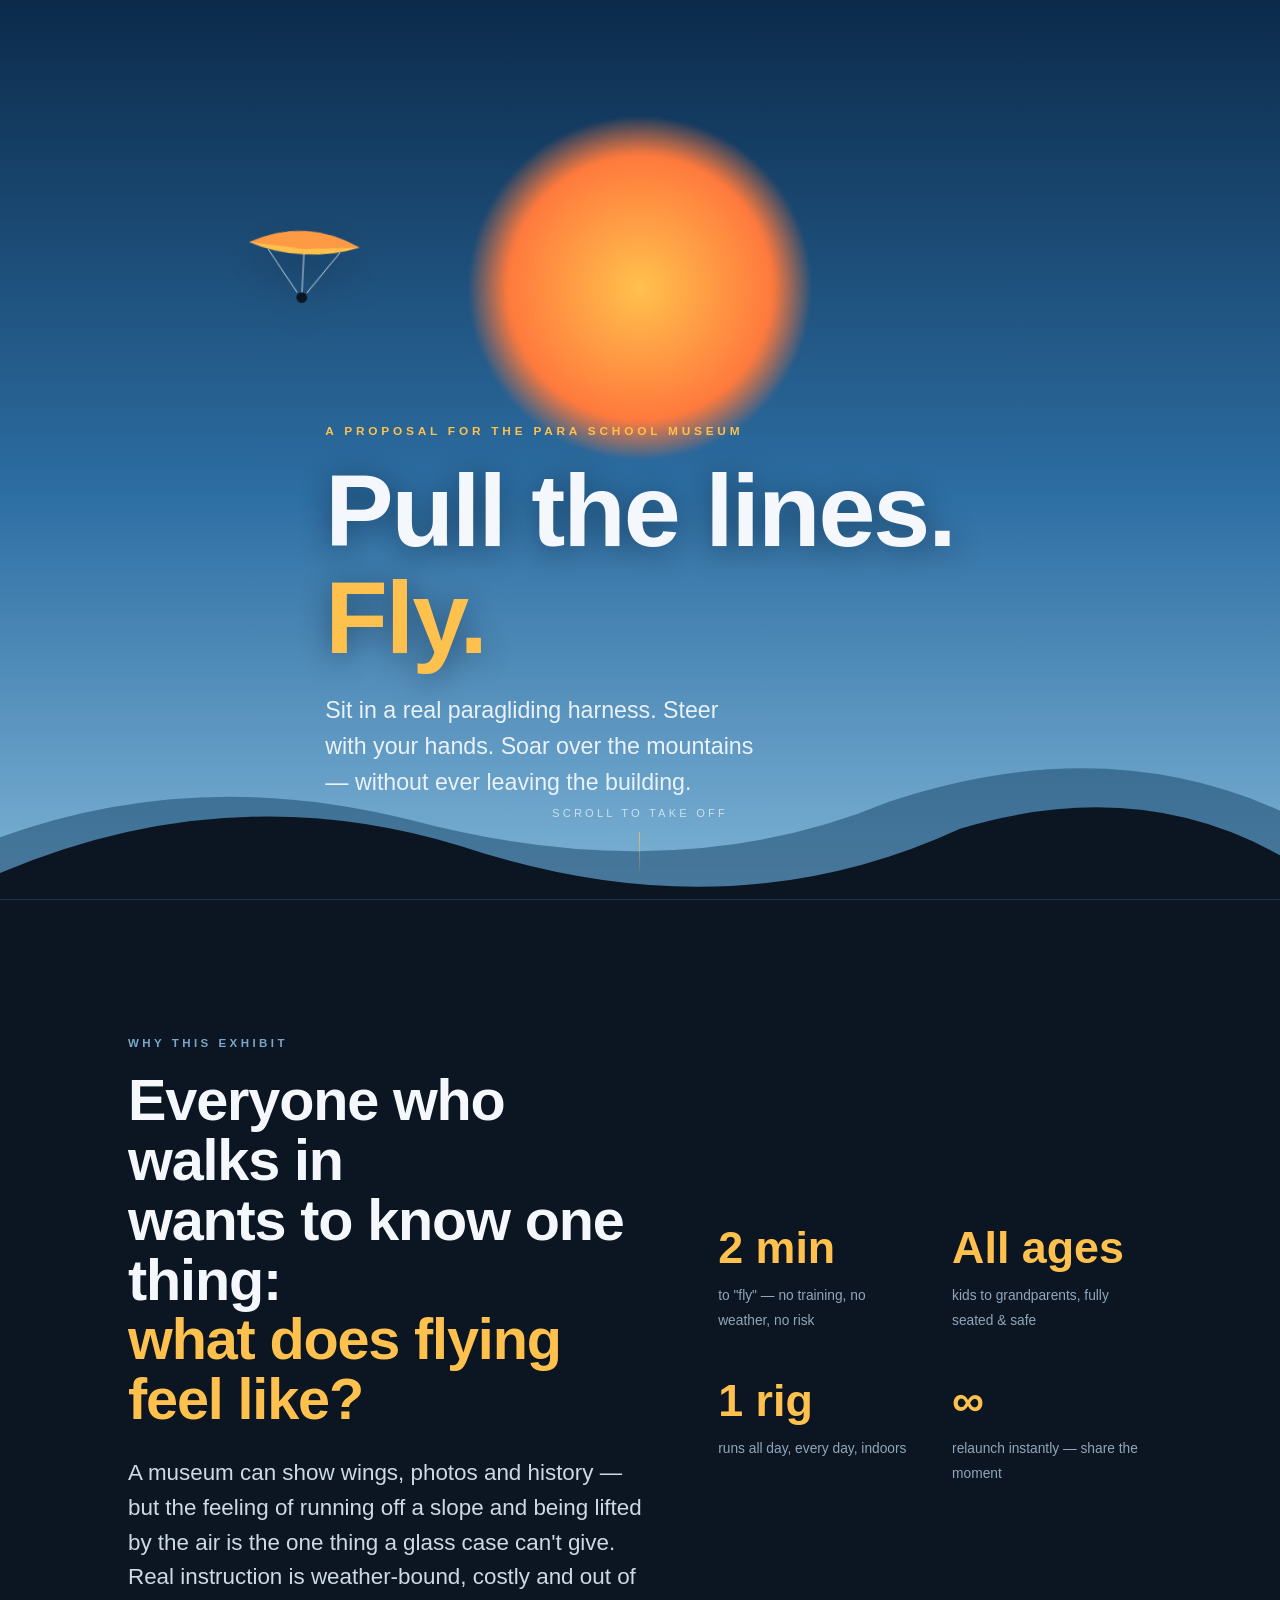
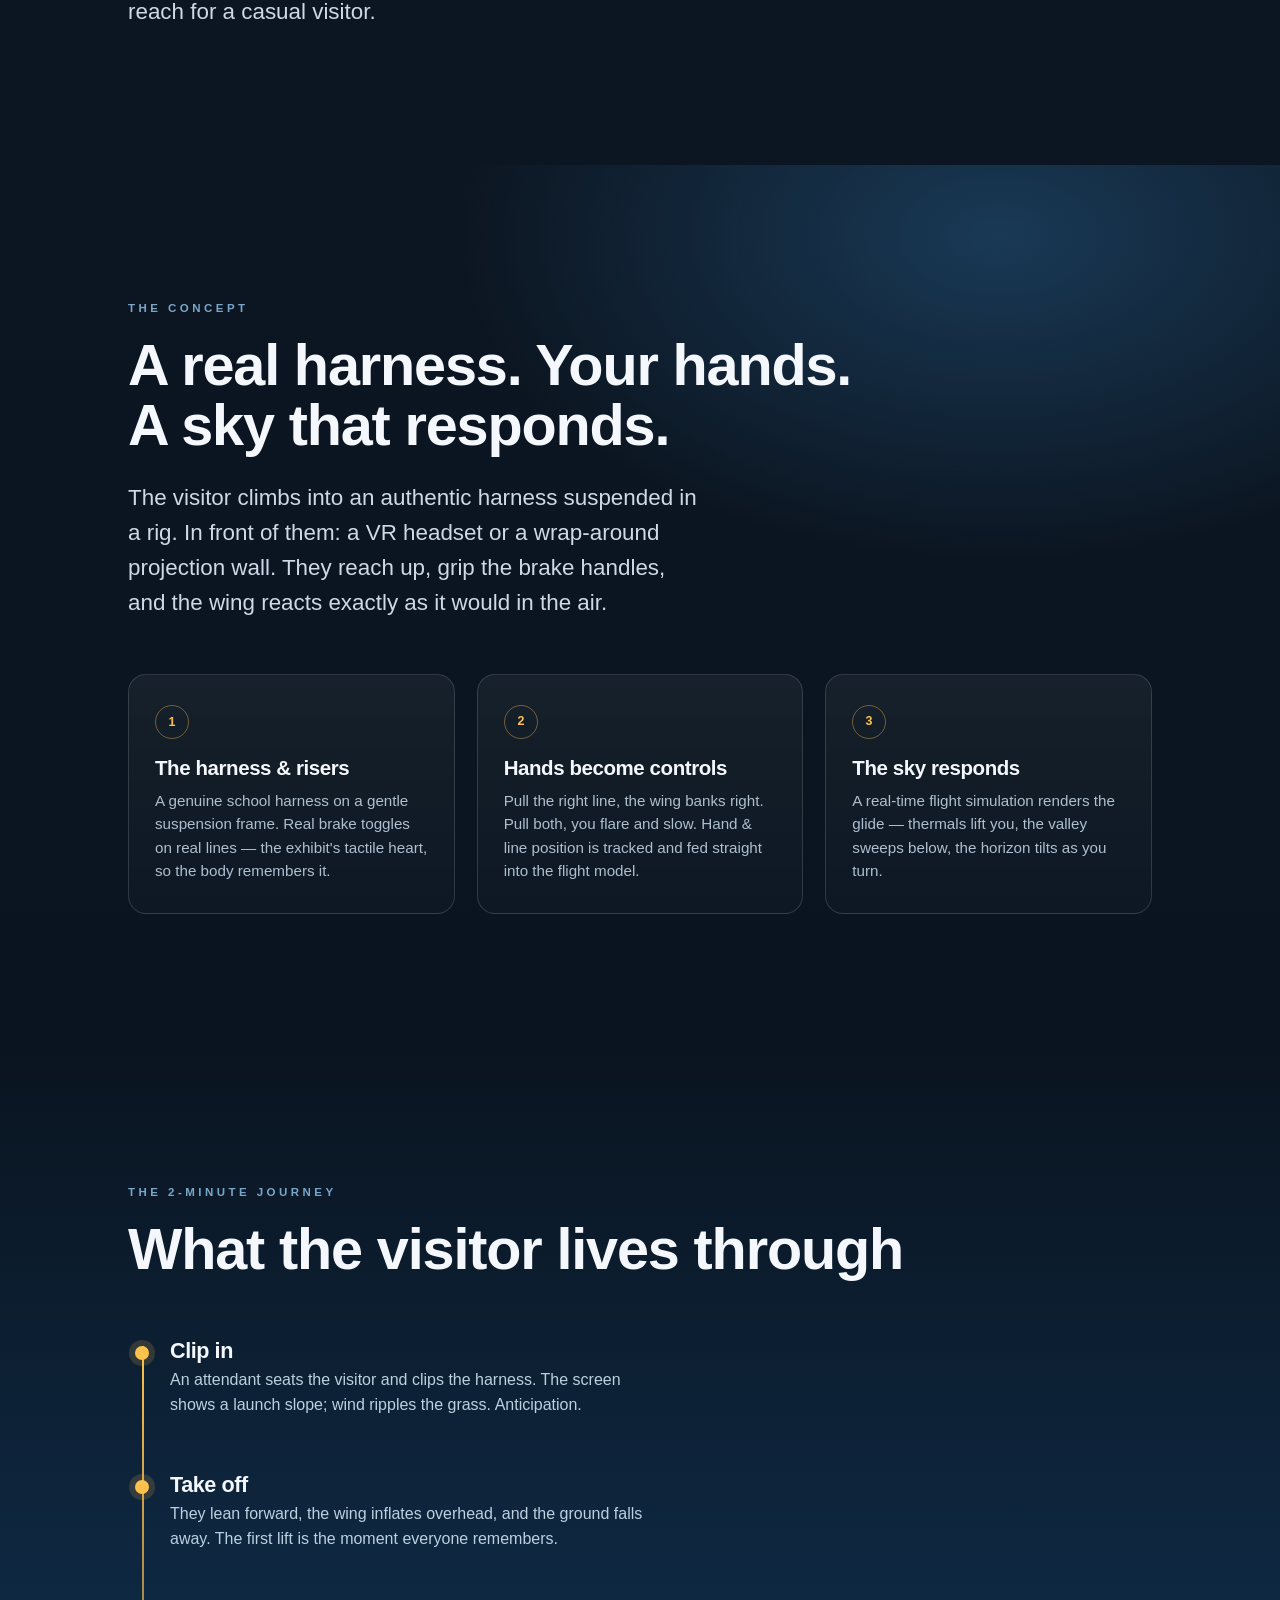
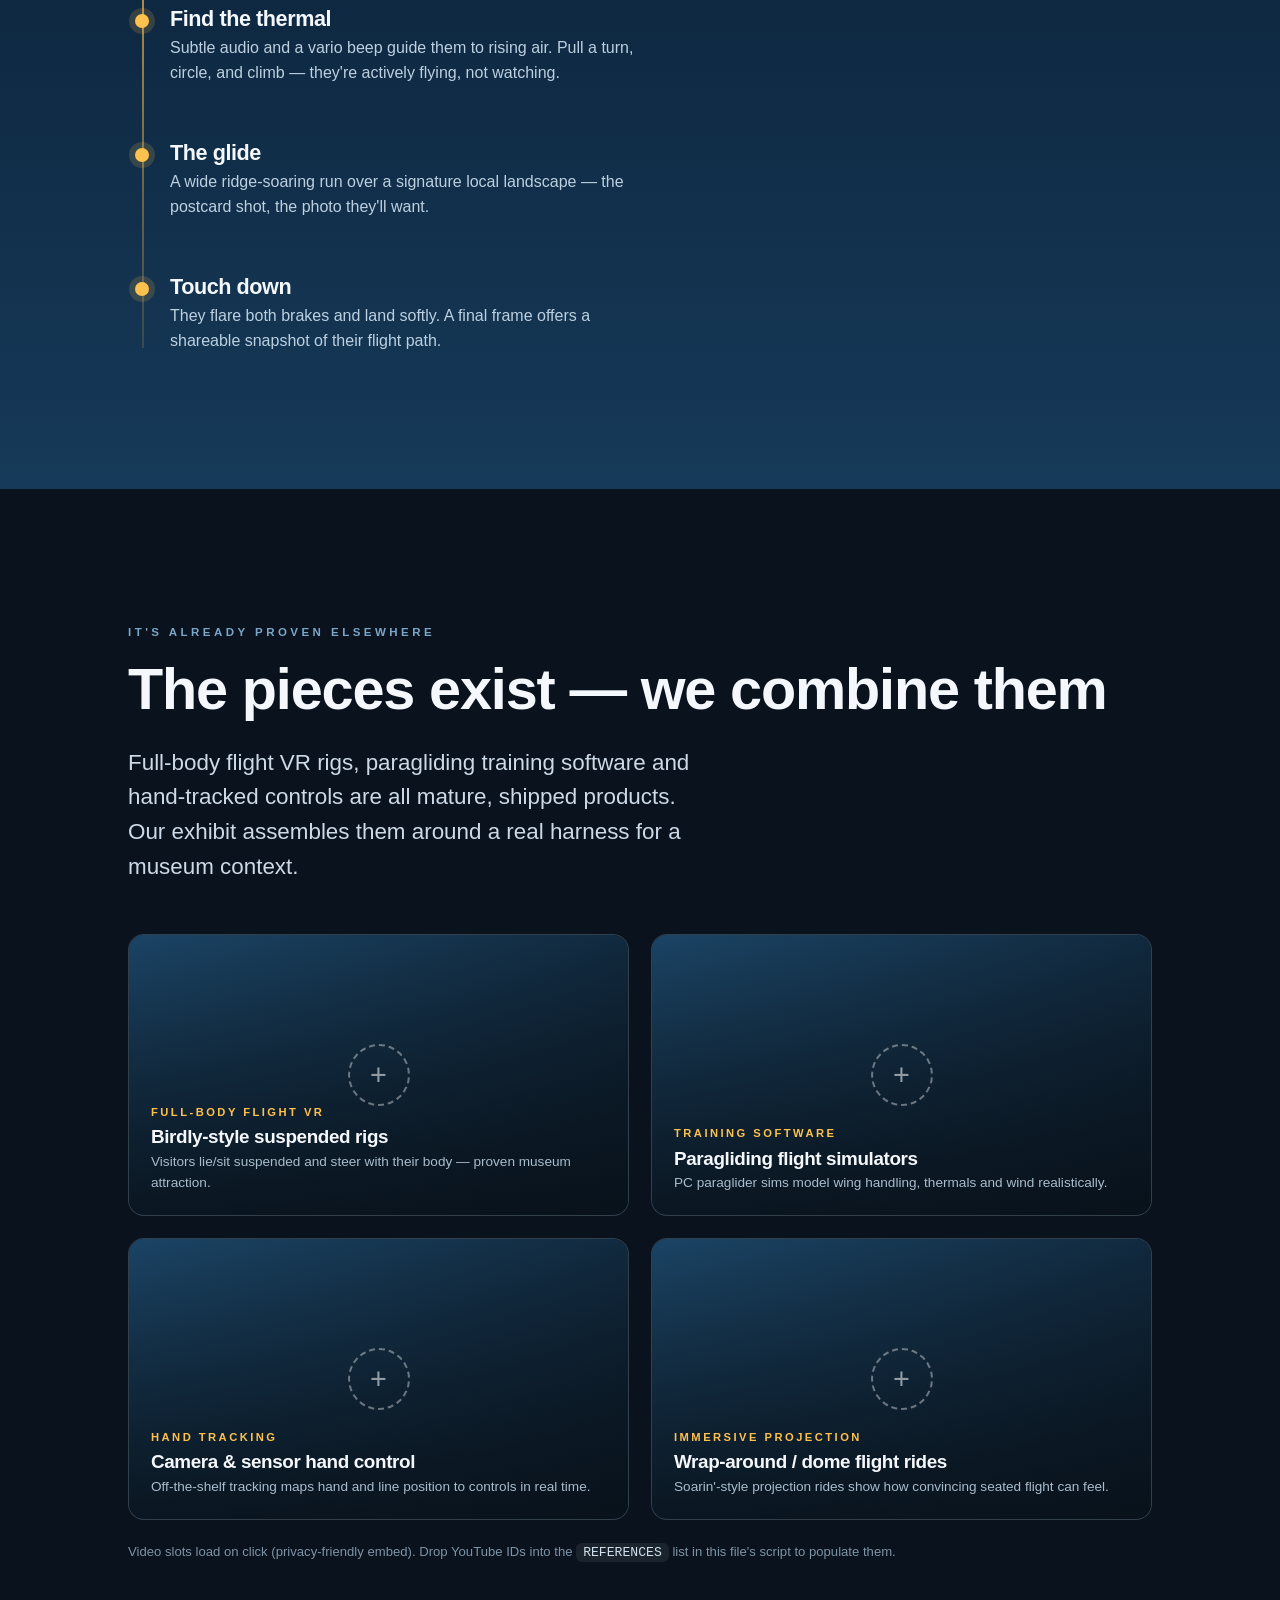
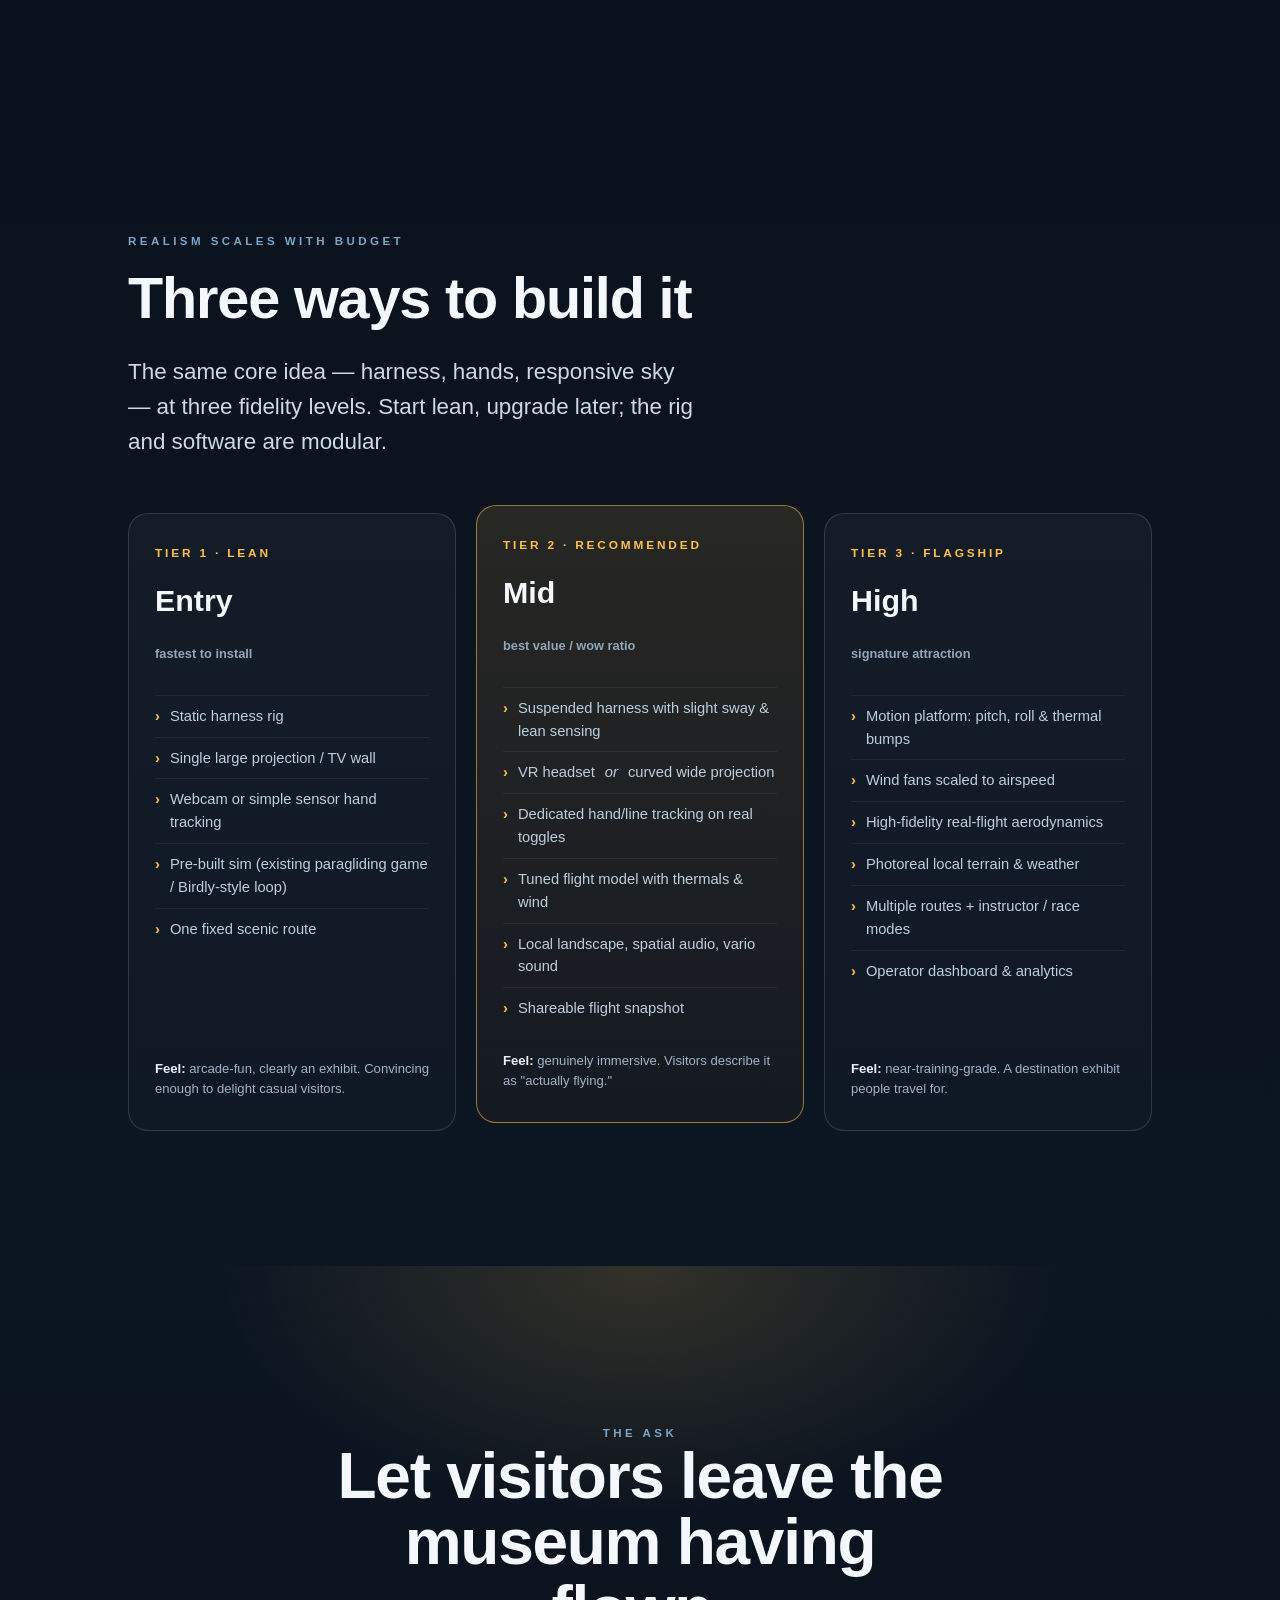
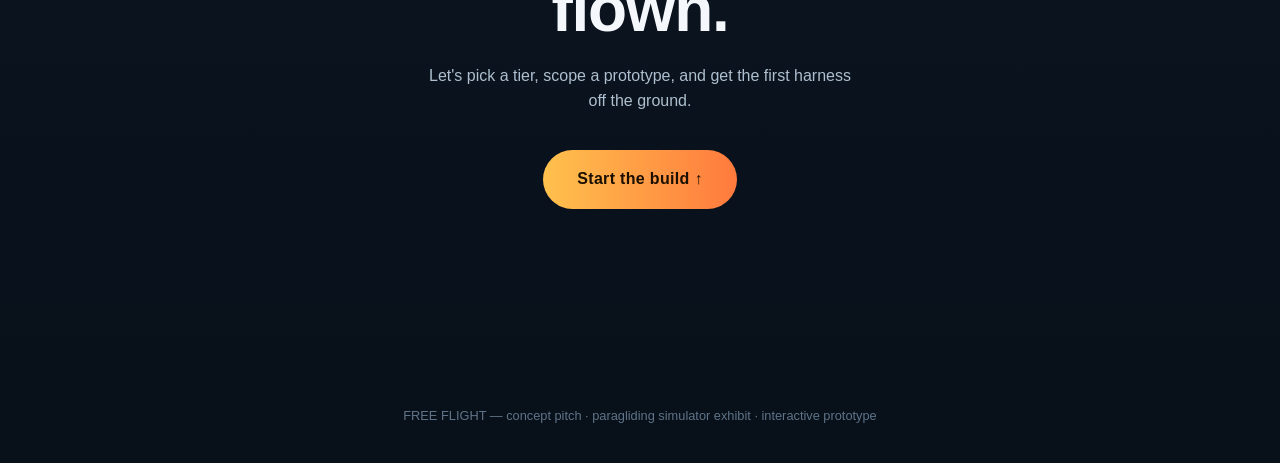
==== paragliding-simulator-pitch/index.html @ 7d5bdaad "Add scroll-driven pitch page for paragliding simulator exhibit Single self-contained HTML page pitch" ====
<!DOCTYPE html>
<html lang="en">
<head>
<meta charset="UTF-8" />
<meta name="viewport" content="width=device-width, initial-scale=1" />
<title>FREE FLIGHT — A Paragliding Flight Experience</title>
<meta name="description" content="A VR / projection paragliding simulator where museum visitors sit in a real harness and steer by pulling the lines with their hands." />
<style>
  :root{
    --ink:#0c1622;
    --sky-top:#0b2a4a;
    --sky-mid:#2d6ea3;
    --sky-low:#7fb4d6;
    --sun:#ffc14d;
    --sun-deep:#ff7a3d;
    --paper:#f4f7fb;
    --line:rgba(255,255,255,.14);
    --maxw:1080px;
    --ease:cubic-bezier(.16,1,.3,1);
  }
  *{box-sizing:border-box;margin:0;padding:0}
  html{scroll-behavior:smooth}
  body{
    font-family:"Helvetica Neue",Helvetica,Arial,system-ui,sans-serif;
    color:var(--paper);
    background:var(--ink);
    line-height:1.55;
    -webkit-font-smoothing:antialiased;
    overflow-x:hidden;
  }
  h1,h2,h3{line-height:1.04;letter-spacing:-.02em;font-weight:800}
  .wrap{max-width:var(--maxw);margin:0 auto;padding:0 28px}
  .eyebrow{
    font-size:.74rem;letter-spacing:.32em;text-transform:uppercase;
    color:var(--sun);font-weight:700;margin-bottom:18px
  }
  p.lead{font-size:clamp(1.05rem,2.1vw,1.4rem);color:#cdd9e6;max-width:46ch}

  /* scroll progress */
  #progress{
    position:fixed;top:0;left:0;height:3px;width:0%;
    background:linear-gradient(90deg,var(--sun),var(--sun-deep));
    z-index:99;transition:width .08s linear
  }

  /* reveal */
  .reveal{opacity:0;transform:translateY(38px);transition:opacity 1s var(--ease),transform 1s var(--ease)}
  .reveal.in{opacity:1;transform:none}
  .reveal.d1{transition-delay:.12s}
  .reveal.d2{transition-delay:.24s}
  .reveal.d3{transition-delay:.36s}

  /* ---------- HERO ---------- */
  #hero{
    position:relative;min-height:100vh;display:flex;align-items:flex-end;
    overflow:hidden;
    background:linear-gradient(180deg,var(--sky-top) 0%,var(--sky-mid) 55%,var(--sky-low) 100%);
  }
  #sun{
    position:absolute;left:50%;top:32%;width:340px;height:340px;border-radius:50%;
    transform:translate(-50%,-50%);
    background:radial-gradient(circle at 50% 50%,var(--sun) 0%,var(--sun-deep) 55%,rgba(255,122,61,0) 72%);
    filter:blur(2px);will-change:transform
  }
  .ridge{position:absolute;left:0;right:0;bottom:0;width:100%;display:block}
  .ridge.back{opacity:.55}
  #glider{
    position:absolute;left:18%;top:24%;width:120px;height:auto;
    will-change:transform;filter:drop-shadow(0 18px 22px rgba(0,0,0,.25))
  }
  .hero-copy{position:relative;z-index:3;padding-bottom:11vh}
  #hero h1{
    font-size:clamp(2.9rem,8.5vw,6.4rem);
    text-shadow:0 4px 30px rgba(5,18,30,.45)
  }
  #hero h1 span{display:block;color:var(--sun)}
  .hero-sub{margin-top:22px;font-size:clamp(1rem,2.4vw,1.45rem);color:#eaf2f9;max-width:34ch}
  .scrollcue{
    position:absolute;left:50%;bottom:26px;transform:translateX(-50%);
    z-index:3;font-size:.7rem;letter-spacing:.28em;text-transform:uppercase;
    color:#dceaf6;opacity:.85;display:flex;flex-direction:column;align-items:center;gap:10px
  }
  .scrollcue .bar{width:1px;height:42px;background:linear-gradient(var(--sun),transparent);animation:cue 1.8s var(--ease) infinite}
  @keyframes cue{0%{transform:scaleY(0);transform-origin:top}45%{transform:scaleY(1);transform-origin:top}55%{transform:scaleY(1);transform-origin:bottom}100%{transform:scaleY(0);transform-origin:bottom}}

  /* ---------- SECTION SHELL ---------- */
  section.block{padding:clamp(90px,15vh,170px) 0;position:relative}
  .tag{font-size:.72rem;letter-spacing:.3em;text-transform:uppercase;color:#7aa6c8;font-weight:700}
  h2.big{font-size:clamp(2rem,5.4vw,3.6rem);margin:18px 0 26px}
  .muted{color:#9fb3c6}

  #problem{background:#0c1622}
  #problem .grid{display:grid;grid-template-columns:1.1fr .9fr;gap:60px;align-items:center}
  .stat-row{display:flex;gap:34px;flex-wrap:wrap;margin-top:34px}
  .stat{flex:1;min-width:150px}
  .stat b{display:block;font-size:clamp(1.9rem,4.4vw,2.8rem);color:var(--sun);font-weight:800}
  .stat span{font-size:.86rem;color:#90a6ba}

  /* concept */
  #concept{
    background:
      radial-gradient(900px 540px at 78% 8%,rgba(45,110,163,.4),transparent 60%),
      linear-gradient(180deg,#0c1622,#0a1420)
  }
  .concept-flow{display:grid;grid-template-columns:repeat(3,1fr);gap:22px;margin-top:54px}
  .card{
    background:linear-gradient(180deg,rgba(255,255,255,.05),rgba(255,255,255,.02));
    border:1px solid var(--line);border-radius:18px;padding:30px 26px;
    backdrop-filter:blur(2px)
  }
  .card .n{
    font-size:.78rem;font-weight:800;color:var(--sun);
    border:1px solid rgba(255,193,77,.4);border-radius:999px;
    width:34px;height:34px;display:grid;place-items:center;margin-bottom:18px
  }
  .card h3{font-size:1.28rem;margin-bottom:10px}
  .card p{font-size:.95rem;color:#aebfcf}

  /* the flight rail */
  #flight{background:linear-gradient(180deg,#0a1420 0%,#0e2740 50%,#163a59 100%);overflow:hidden}
  .rail{position:relative;margin-top:60px;padding-left:42px}
  .rail::before{content:"";position:absolute;left:14px;top:6px;bottom:6px;width:2px;
    background:linear-gradient(var(--sun),rgba(255,193,77,.15))}
  .beat{position:relative;padding:0 0 56px 0}
  .beat:last-child{padding-bottom:0}
  .beat::before{content:"";position:absolute;left:-35px;top:6px;width:14px;height:14px;
    border-radius:50%;background:var(--sun);box-shadow:0 0 0 6px rgba(255,193,77,.16)}
  .beat h3{font-size:1.35rem;margin-bottom:6px}
  .beat p{color:#bcd0e0;max-width:54ch}

  /* references */
  #refs{background:#0a121d}
  .vidgrid{display:grid;grid-template-columns:repeat(2,1fr);gap:22px;margin-top:50px}
  .vid{
    position:relative;border:1px solid var(--line);border-radius:16px;overflow:hidden;
    background:#10202f;aspect-ratio:16/9;cursor:pointer;isolation:isolate
  }
  .vid .poster{
    position:absolute;inset:0;display:flex;flex-direction:column;justify-content:flex-end;
    padding:22px;background:
      linear-gradient(180deg,rgba(8,16,24,.1),rgba(8,16,24,.86)),
      linear-gradient(135deg,#1d4a6e,#0c1c2b)
  }
  .vid .play{
    position:absolute;top:50%;left:50%;transform:translate(-50%,-50%);
    width:62px;height:62px;border-radius:50%;
    border:2px solid rgba(255,255,255,.7);display:grid;place-items:center;
    transition:transform .4s var(--ease),background .3s
  }
  .vid .play::after{content:"";border-left:16px solid #fff;border-top:10px solid transparent;
    border-bottom:10px solid transparent;margin-left:4px}
  .vid:hover .play{transform:translate(-50%,-50%) scale(1.1);background:rgba(255,193,77,.25)}
  .vid .kicker{font-size:.7rem;letter-spacing:.22em;text-transform:uppercase;color:var(--sun);font-weight:700}
  .vid h3{font-size:1.18rem;margin:6px 0 4px}
  .vid p{font-size:.85rem;color:#a9bccc}
  .vid iframe{position:absolute;inset:0;width:100%;height:100%;border:0;z-index:5}
  .vid[data-empty="1"] .play{border-style:dashed;opacity:.55}
  .vid[data-empty="1"] .play::after{display:none}
  .vid[data-empty="1"] .play::before{content:"+";color:#fff;font-size:1.8rem;font-weight:300}
  .refnote{margin-top:22px;font-size:.82rem;color:#7d93a6}
  .refnote code{background:rgba(255,255,255,.07);padding:2px 7px;border-radius:6px;color:#cfe0ee}

  /* budget */
  #budget{background:linear-gradient(180deg,#0a121d,#0c1622)}
  .tiers{display:grid;grid-template-columns:repeat(3,1fr);gap:20px;margin-top:54px}
  .tier{
    border:1px solid var(--line);border-radius:20px;padding:30px 26px;
    background:linear-gradient(180deg,rgba(255,255,255,.04),rgba(255,255,255,.015));
    display:flex;flex-direction:column
  }
  .tier.fav{
    border-color:rgba(255,193,77,.55);
    background:linear-gradient(180deg,rgba(255,193,77,.12),rgba(255,122,61,.04));
    transform:translateY(-8px)
  }
  .tier .lvl{font-size:.74rem;letter-spacing:.24em;text-transform:uppercase;color:var(--sun);font-weight:800}
  .tier .price{font-size:1.9rem;font-weight:800;margin:14px 0 4px}
  .tier .price small{font-size:.8rem;color:#90a6ba;font-weight:600}
  .tier ul{list-style:none;margin:20px 0 0;font-size:.92rem;color:#bccfde}
  .tier li{padding:9px 0;border-top:1px solid rgba(255,255,255,.06);display:flex;gap:10px}
  .tier li::before{content:"›";color:var(--sun);font-weight:800}
  .tier .real{margin-top:auto;padding-top:22px;font-size:.82rem;color:#9fb3c6}
  .tier .real b{color:#eaf2f9}

  /* close */
  #close{
    min-height:78vh;display:flex;align-items:center;text-align:center;
    background:
      radial-gradient(700px 420px at 50% 0%,rgba(255,193,77,.16),transparent 60%),
      linear-gradient(180deg,#0c1622,#08101a)
  }
  #close .wrap{display:flex;flex-direction:column;align-items:center}
  #close h2{font-size:clamp(2.1rem,6vw,4rem);max-width:18ch}
  #close p{margin:22px 0 36px;color:#aebfcf;max-width:48ch}
  .cta{
    display:inline-flex;align-items:center;gap:12px;
    background:linear-gradient(90deg,var(--sun),var(--sun-deep));color:#1a0f00;
    font-weight:800;letter-spacing:.02em;padding:17px 34px;border-radius:999px;
    text-decoration:none;transition:transform .35s var(--ease),box-shadow .35s
  }
  .cta:hover{transform:translateY(-3px);box-shadow:0 16px 36px rgba(255,138,61,.35)}
  footer{padding:38px 0;text-align:center;color:#5f7488;font-size:.8rem;background:#08101a}

  @media(max-width:860px){
    #problem .grid,.concept-flow,.vidgrid,.tiers{grid-template-columns:1fr}
    .tier.fav{transform:none}
    #glider{left:8%;width:92px}
  }
  @media(prefers-reduced-motion:reduce){
    .reveal{opacity:1;transform:none;transition:none}
    .scrollcue .bar{animation:none}
  }
</style>
</head>
<body>

<div id="progress"></div>

<!-- ============ HERO ============ -->
<header id="hero">
  <div id="sun"></div>

  <!-- drifting glider -->
  <svg id="glider" viewBox="0 0 200 150" aria-hidden="true">
    <path d="M8 40 Q100 -6 192 40 Q150 56 100 56 Q50 56 8 40Z" fill="#ffc14d"/>
    <path d="M8 40 Q100 -6 192 40 L100 47 Z" fill="#ff7a3d" opacity=".55"/>
    <g stroke="#dfeaf3" stroke-width="1.4">
      <line x1="40" y1="50" x2="92" y2="120"/>
      <line x1="100" y1="55" x2="100" y2="120"/>
      <line x1="160" y1="50" x2="108" y2="120"/>
    </g>
    <circle cx="100" cy="128" r="9" fill="#0c1622"/>
  </svg>

  <svg class="ridge back" viewBox="0 0 1440 220" preserveAspectRatio="none" aria-hidden="true">
    <path d="M0 220 L0 150 Q220 70 460 130 Q760 210 1000 110 Q1240 30 1440 120 L1440 220Z" fill="#1d4a6e"/>
  </svg>
  <svg class="ridge" viewBox="0 0 1440 200" preserveAspectRatio="none" aria-hidden="true">
    <path d="M0 200 L0 170 Q260 60 520 140 Q820 240 1080 120 Q1280 60 1440 150 L1440 200Z" fill="#0c1622"/>
  </svg>

  <div class="wrap hero-copy">
    <div class="eyebrow reveal in">A proposal for the Para School Museum</div>
    <h1 class="reveal in d1">Pull the lines.<span>Fly.</span></h1>
    <p class="hero-sub reveal in d2">Sit in a real paragliding harness. Steer with your hands.
       Soar over the mountains — without ever leaving the building.</p>
  </div>

  <div class="scrollcue"><span>Scroll to take off</span><span class="bar"></span></div>
</header>

<!-- ============ PROBLEM ============ -->
<section class="block" id="problem">
  <div class="wrap">
    <div class="grid">
      <div>
        <div class="tag reveal">Why this exhibit</div>
        <h2 class="big reveal d1">Everyone who walks in<br/>wants to know one thing:<br/><span style="color:var(--sun)">what does flying feel like?</span></h2>
        <p class="lead reveal d2 muted">A museum can show wings, photos and history — but the
          feeling of running off a slope and being lifted by the air is the one thing
          a glass case can't give. Real instruction is weather-bound, costly and out of
          reach for a casual visitor.</p>
      </div>
      <div class="reveal d2">
        <div class="stat-row">
          <div class="stat"><b>2&nbsp;min</b><span>to "fly" — no training, no weather, no risk</span></div>
          <div class="stat"><b>All&nbsp;ages</b><span>kids to grandparents, fully seated &amp; safe</span></div>
        </div>
        <div class="stat-row">
          <div class="stat"><b>1 rig</b><span>runs all day, every day, indoors</span></div>
          <div class="stat"><b>∞</b><span>relaunch instantly — share the moment</span></div>
        </div>
      </div>
    </div>
  </div>
</section>

<!-- ============ CONCEPT ============ -->
<section class="block" id="concept">
  <div class="wrap">
    <div class="tag reveal">The concept</div>
    <h2 class="big reveal d1">A real harness. Your hands.<br/>A sky that responds.</h2>
    <p class="lead reveal d2 muted">The visitor climbs into an authentic harness suspended in a rig.
       In front of them: a VR headset or a wrap-around projection wall. They reach up,
       grip the brake handles, and the wing reacts exactly as it would in the air.</p>

    <div class="concept-flow">
      <div class="card reveal">
        <div class="n">1</div>
        <h3>The harness &amp; risers</h3>
        <p>A genuine school harness on a gentle suspension frame. Real brake toggles on
           real lines — the exhibit's tactile heart, so the body remembers it.</p>
      </div>
      <div class="card reveal d1">
        <div class="n">2</div>
        <h3>Hands become controls</h3>
        <p>Pull the right line, the wing banks right. Pull both, you flare and slow.
           Hand &amp; line position is tracked and fed straight into the flight model.</p>
      </div>
      <div class="card reveal d2">
        <div class="n">3</div>
        <h3>The sky responds</h3>
        <p>A real-time flight simulation renders the glide — thermals lift you,
           the valley sweeps below, the horizon tilts as you turn.</p>
      </div>
    </div>
  </div>
</section>

<!-- ============ THE FLIGHT ============ -->
<section class="block" id="flight">
  <div class="wrap">
    <div class="tag reveal">The 2-minute journey</div>
    <h2 class="big reveal d1">What the visitor lives through</h2>

    <div class="rail">
      <div class="beat reveal">
        <h3>Clip in</h3>
        <p>An attendant seats the visitor and clips the harness. The screen shows a
           launch slope; wind ripples the grass. Anticipation.</p>
      </div>
      <div class="beat reveal">
        <h3>Take off</h3>
        <p>They lean forward, the wing inflates overhead, and the ground falls away.
           The first lift is the moment everyone remembers.</p>
      </div>
      <div class="beat reveal">
        <h3>Find the thermal</h3>
        <p>Subtle audio and a vario beep guide them to rising air. Pull a turn,
           circle, and climb — they're actively flying, not watching.</p>
      </div>
      <div class="beat reveal">
        <h3>The glide</h3>
        <p>A wide ridge-soaring run over a signature local landscape — the postcard
           shot, the photo they'll want.</p>
      </div>
      <div class="beat reveal">
        <h3>Touch down</h3>
        <p>They flare both brakes and land softly. A final frame offers a
           shareable snapshot of their flight path.</p>
      </div>
    </div>
  </div>
</section>

<!-- ============ REFERENCES ============ -->
<section class="block" id="refs">
  <div class="wrap">
    <div class="tag reveal">It's already proven elsewhere</div>
    <h2 class="big reveal d1">The pieces exist — we combine them</h2>
    <p class="lead reveal d2 muted">Full-body flight VR rigs, paragliding training software and
       hand-tracked controls are all mature, shipped products. Our exhibit assembles
       them around a real harness for a museum context.</p>

    <!--
      ▶ TO ADD VIDEOS: put a YouTube video ID into the `yt` field of each
        entry in the REFERENCES array in the <script> at the bottom of this
        file (e.g. yt:"dQw4w9WgXcQ"). Empty = styled placeholder shown.
    -->
    <div class="vidgrid" id="vidgrid"></div>

    <p class="refnote reveal">Video slots load on click (privacy-friendly embed).
       Drop YouTube IDs into the <code>REFERENCES</code> list in this file's script to populate them.</p>
  </div>
</section>

<!-- ============ BUDGET ============ -->
<section class="block" id="budget">
  <div class="wrap">
    <div class="tag reveal">Realism scales with budget</div>
    <h2 class="big reveal d1">Three ways to build it</h2>
    <p class="lead reveal d2 muted">The same core idea — harness, hands, responsive sky —
       at three fidelity levels. Start lean, upgrade later; the rig and software are modular.</p>

    <div class="tiers">
      <div class="tier reveal">
        <div class="lvl">Tier 1 · Lean</div>
        <div class="price">Entry<br/><small>fastest to install</small></div>
        <ul>
          <li>Static harness rig</li>
          <li>Single large projection / TV wall</li>
          <li>Webcam or simple sensor hand tracking</li>
          <li>Pre-built sim (existing paragliding game / Birdly-style loop)</li>
          <li>One fixed scenic route</li>
        </ul>
        <div class="real"><b>Feel:</b> arcade-fun, clearly an exhibit. Convincing enough to delight casual visitors.</div>
      </div>

      <div class="tier fav reveal d1">
        <div class="lvl">Tier 2 · Recommended</div>
        <div class="price">Mid<br/><small>best value / wow ratio</small></div>
        <ul>
          <li>Suspended harness with slight sway &amp; lean sensing</li>
          <li>VR headset <em>or</em> curved wide projection</li>
          <li>Dedicated hand/line tracking on real toggles</li>
          <li>Tuned flight model with thermals &amp; wind</li>
          <li>Local landscape, spatial audio, vario sound</li>
          <li>Shareable flight snapshot</li>
        </ul>
        <div class="real"><b>Feel:</b> genuinely immersive. Visitors describe it as "actually flying."</div>
      </div>

      <div class="tier reveal d2">
        <div class="lvl">Tier 3 · Flagship</div>
        <div class="price">High<br/><small>signature attraction</small></div>
        <ul>
          <li>Motion platform: pitch, roll &amp; thermal bumps</li>
          <li>Wind fans scaled to airspeed</li>
          <li>High-fidelity real-flight aerodynamics</li>
          <li>Photoreal local terrain &amp; weather</li>
          <li>Multiple routes + instructor / race modes</li>
          <li>Operator dashboard &amp; analytics</li>
        </ul>
        <div class="real"><b>Feel:</b> near-training-grade. A destination exhibit people travel for.</div>
      </div>
    </div>
  </div>
</section>

<!-- ============ CLOSE ============ -->
<section id="close">
  <div class="wrap">
    <div class="tag reveal">The ask</div>
    <h2 class="reveal d1">Let visitors leave the museum having flown.</h2>
    <p class="reveal d2">Let's pick a tier, scope a prototype, and get the first
       harness off the ground.</p>
    <a class="cta reveal d2" href="#hero">Start the build ↑</a>
  </div>
</section>

<footer>FREE FLIGHT — concept pitch · paragliding simulator exhibit · interactive prototype</footer>

<script>
(function(){
  "use strict";

  /* ---- reference videos: add YouTube IDs in `yt` to embed ---- */
  var REFERENCES = [
    { kicker:"Full-body flight VR", title:"Birdly-style suspended rigs",
      desc:"Visitors lie/sit suspended and steer with their body — proven museum attraction.", yt:"" },
    { kicker:"Training software", title:"Paragliding flight simulators",
      desc:"PC paraglider sims model wing handling, thermals and wind realistically.", yt:"" },
    { kicker:"Hand tracking", title:"Camera & sensor hand control",
      desc:"Off-the-shelf tracking maps hand and line position to controls in real time.", yt:"" },
    { kicker:"Immersive projection", title:"Wrap-around / dome flight rides",
      desc:"Soarin'-style projection rides show how convincing seated flight can feel.", yt:"" }
  ];

  var grid = document.getElementById("vidgrid");
  REFERENCES.forEach(function(r){
    var v = document.createElement("div");
    v.className = "vid reveal";
    v.setAttribute("data-empty", r.yt ? "0" : "1");
    v.innerHTML =
      '<div class="poster">' +
        '<div class="kicker">'+r.kicker+'</div>' +
        '<h3>'+r.title+'</h3>' +
        '<p>'+r.desc+'</p>' +
      '</div><div class="play" aria-hidden="true"></div>';
    if(r.yt){
      v.addEventListener("click", function(){
        if(v.querySelector("iframe")) return;
        var f = document.createElement("iframe");
        f.src = "https://www.youtube-nocookie.com/embed/"+r.yt+"?autoplay=1&rel=0";
        f.allow = "accelerometer;autoplay;encrypted-media;gyroscope;picture-in-picture";
        f.setAttribute("allowfullscreen","");
        f.title = r.title;
        v.appendChild(f);
      });
    }
    grid.appendChild(v);
  });

  /* ---- scroll progress ---- */
  var prog = document.getElementById("progress");
  function onScroll(){
    var h = document.documentElement;
    var max = h.scrollHeight - h.clientHeight;
    var p = max > 0 ? (h.scrollTop || document.body.scrollTop) / max : 0;
    prog.style.width = (p*100).toFixed(2) + "%";

    /* hero parallax */
    var y = window.pageYOffset;
    var sun = document.getElementById("sun");
    var g = document.getElementById("glider");
    if(y < window.innerHeight){
      sun.style.transform = "translate(-50%,calc(-50% + "+(y*0.28)+"px))";
      g.style.transform = "translate("+(y*0.55)+"px,"+(y*0.32)+"px) rotate("+(y*0.012)+"deg)";
    }
  }
  window.addEventListener("scroll", onScroll, {passive:true});
  onScroll();

  /* ---- gentle idle drift on the glider ---- */
  var g = document.getElementById("glider"), t = 0;
  (function drift(){
    if(window.pageYOffset < 60){
      t += 0.02;
      g.style.transform = "translate("+(Math.sin(t)*14)+"px,"+(Math.cos(t*0.8)*9)+"px) rotate("+(Math.sin(t)*3)+"deg)";
    }
    requestAnimationFrame(drift);
  })();

  /* ---- reveal on scroll ---- */
  if("IntersectionObserver" in window){
    var io = new IntersectionObserver(function(ents){
      ents.forEach(function(e){
        if(e.isIntersecting){ e.target.classList.add("in"); io.unobserve(e.target); }
      });
    },{threshold:.16});
    document.querySelectorAll(".reveal:not(.in)").forEach(function(el){ io.observe(el); });
  } else {
    document.querySelectorAll(".reveal").forEach(function(el){ el.classList.add("in"); });
  }
})();
</script>
</body>
</html>
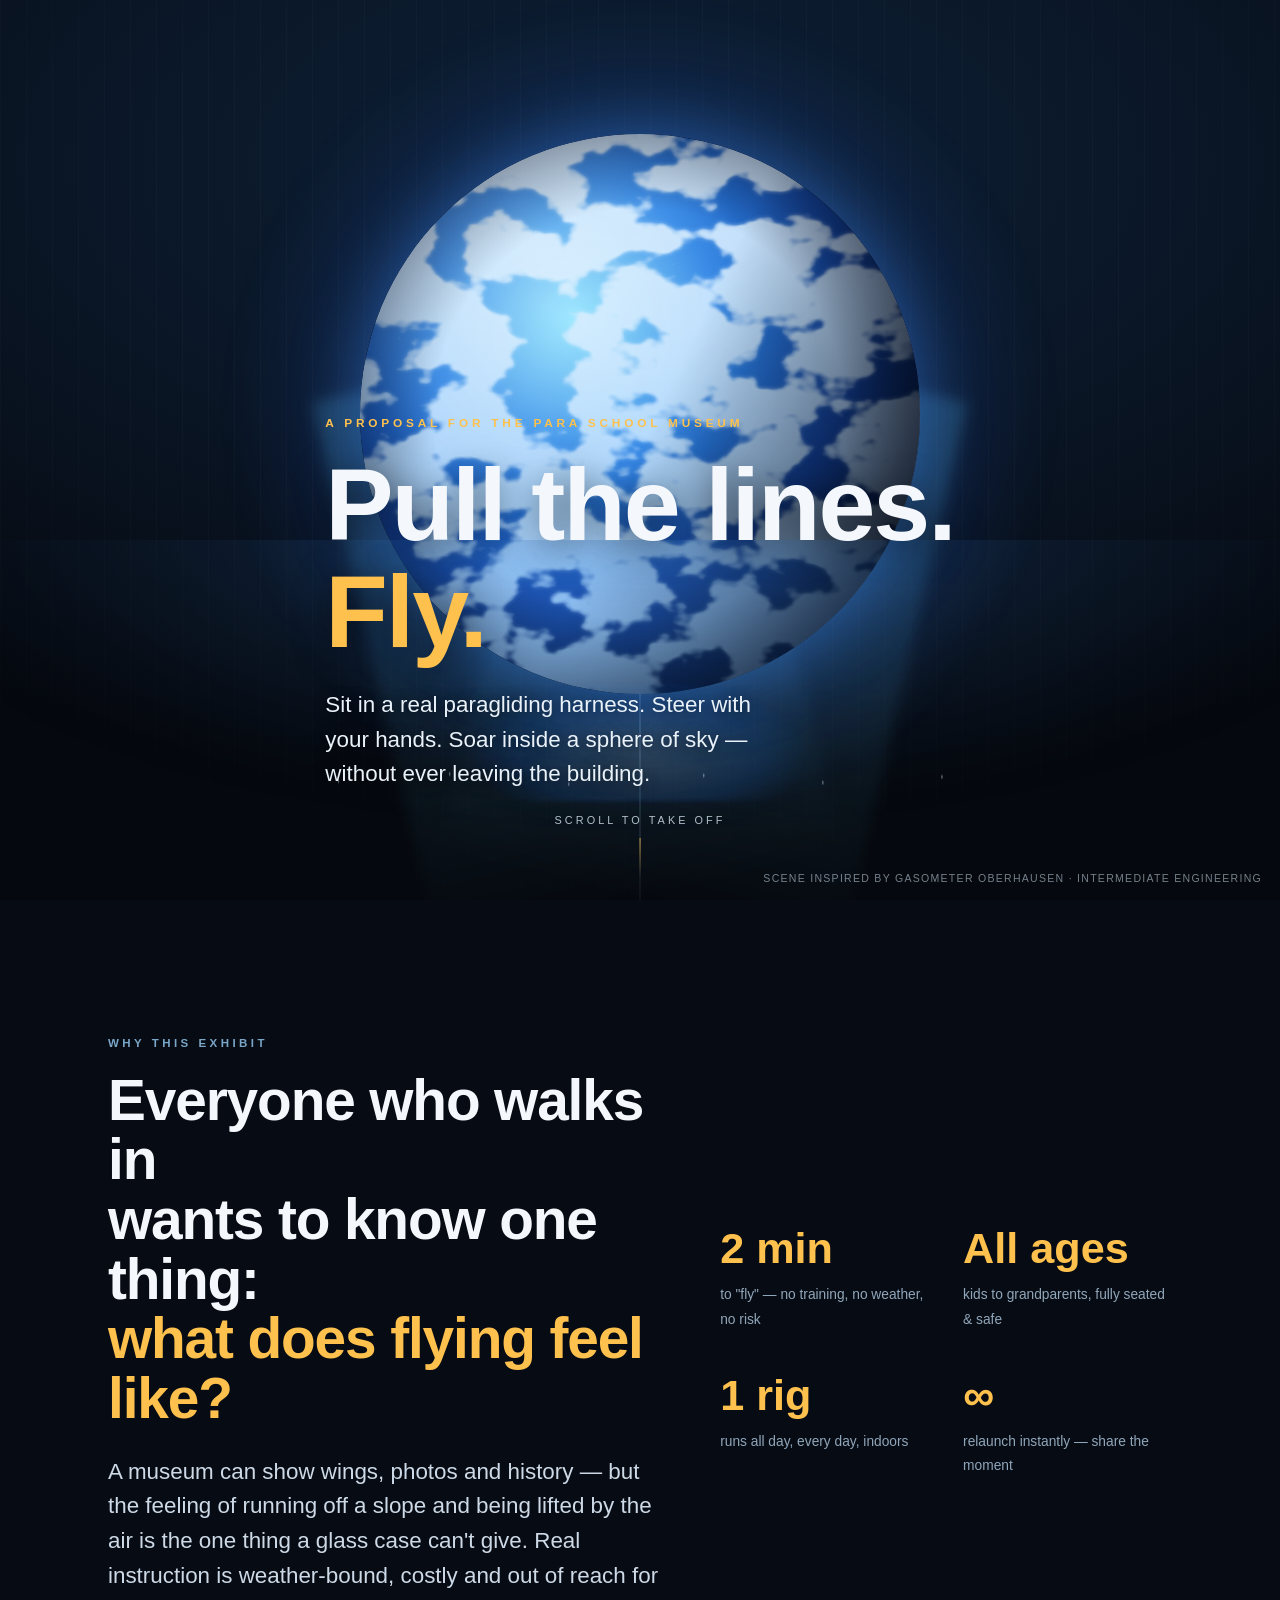
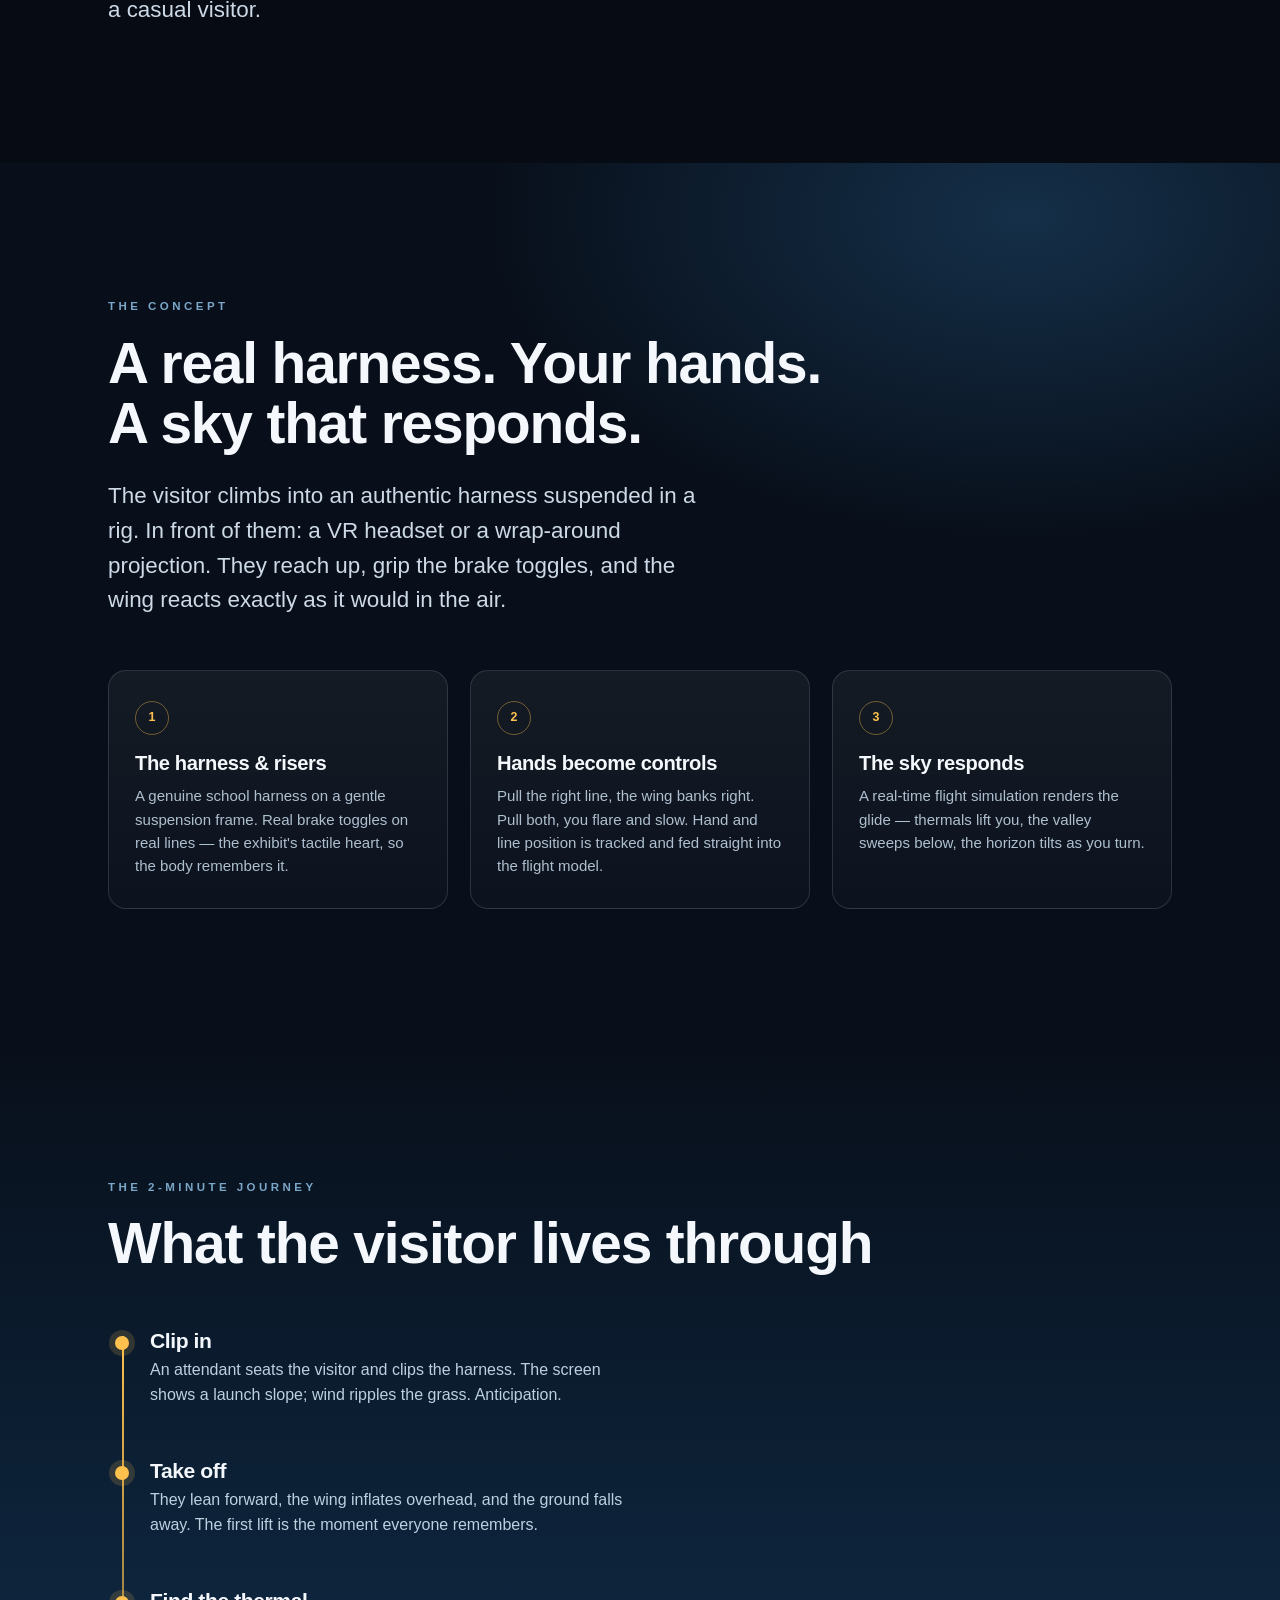
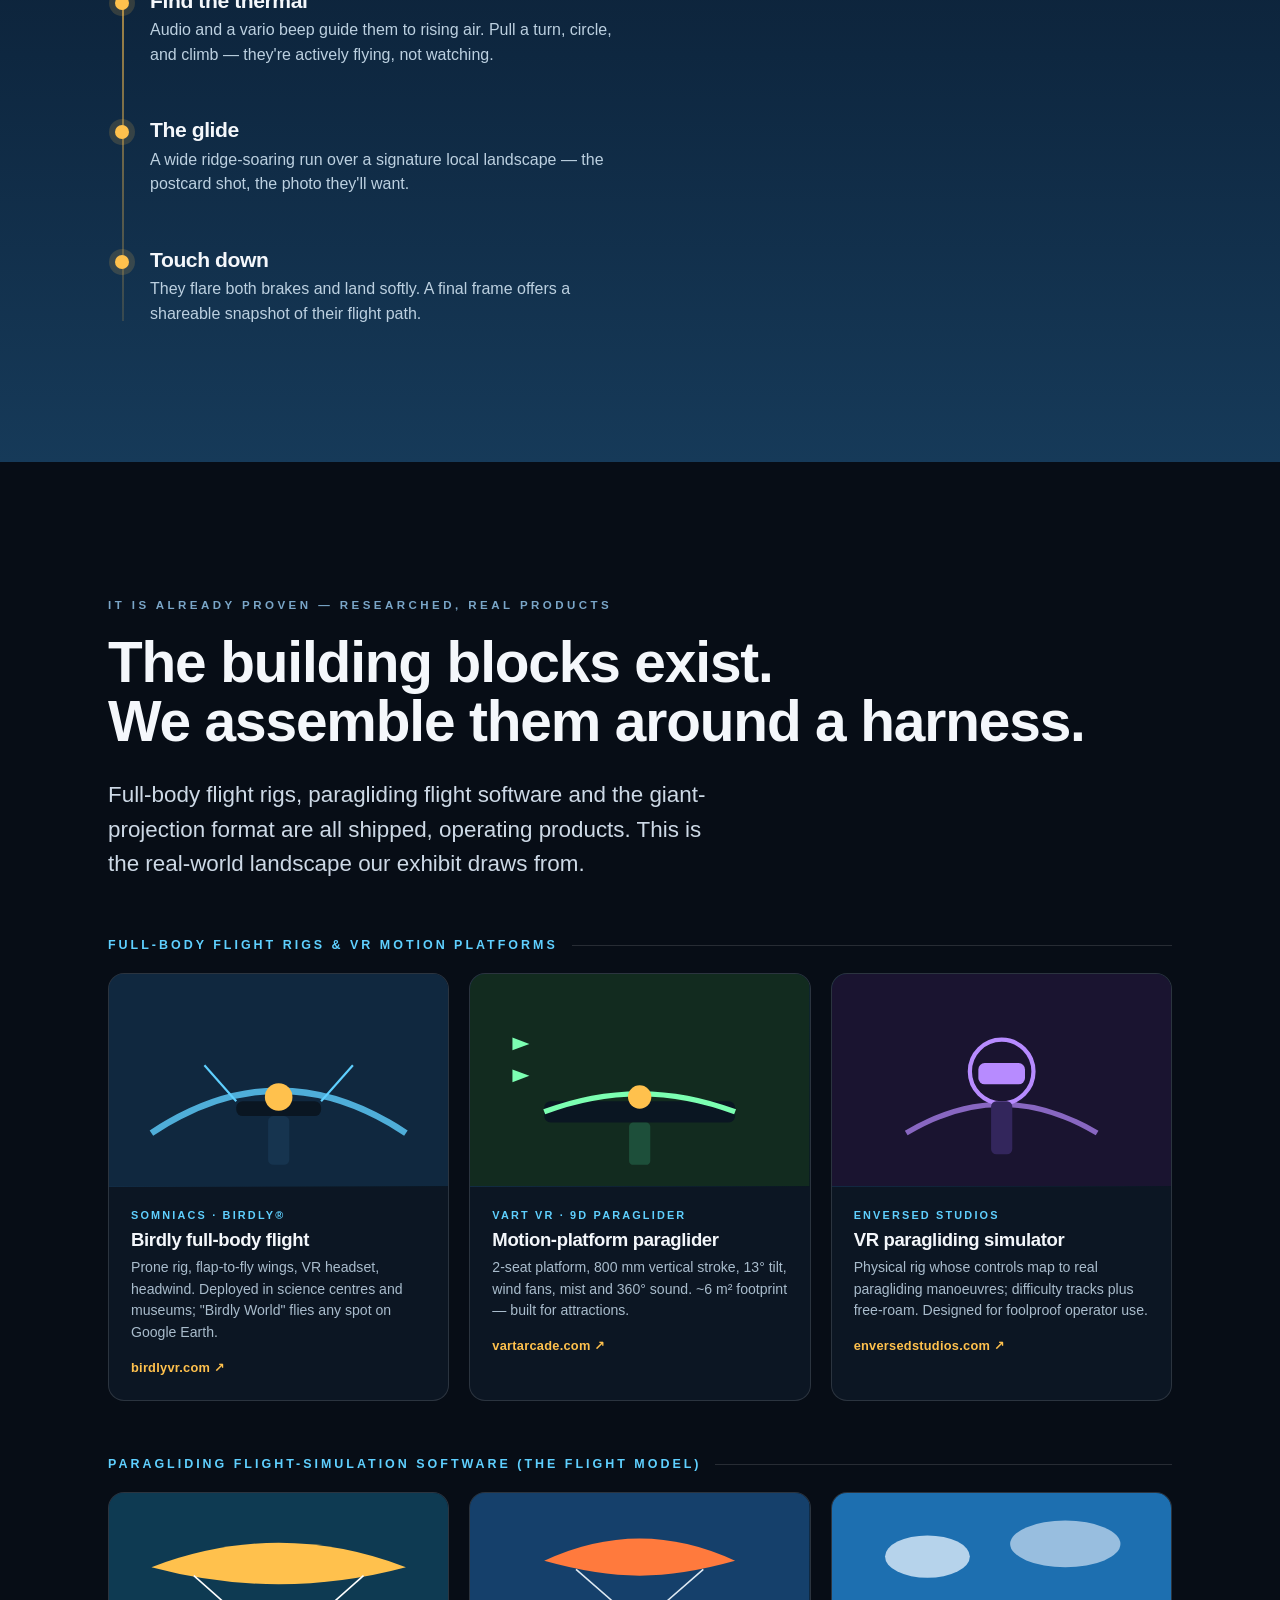
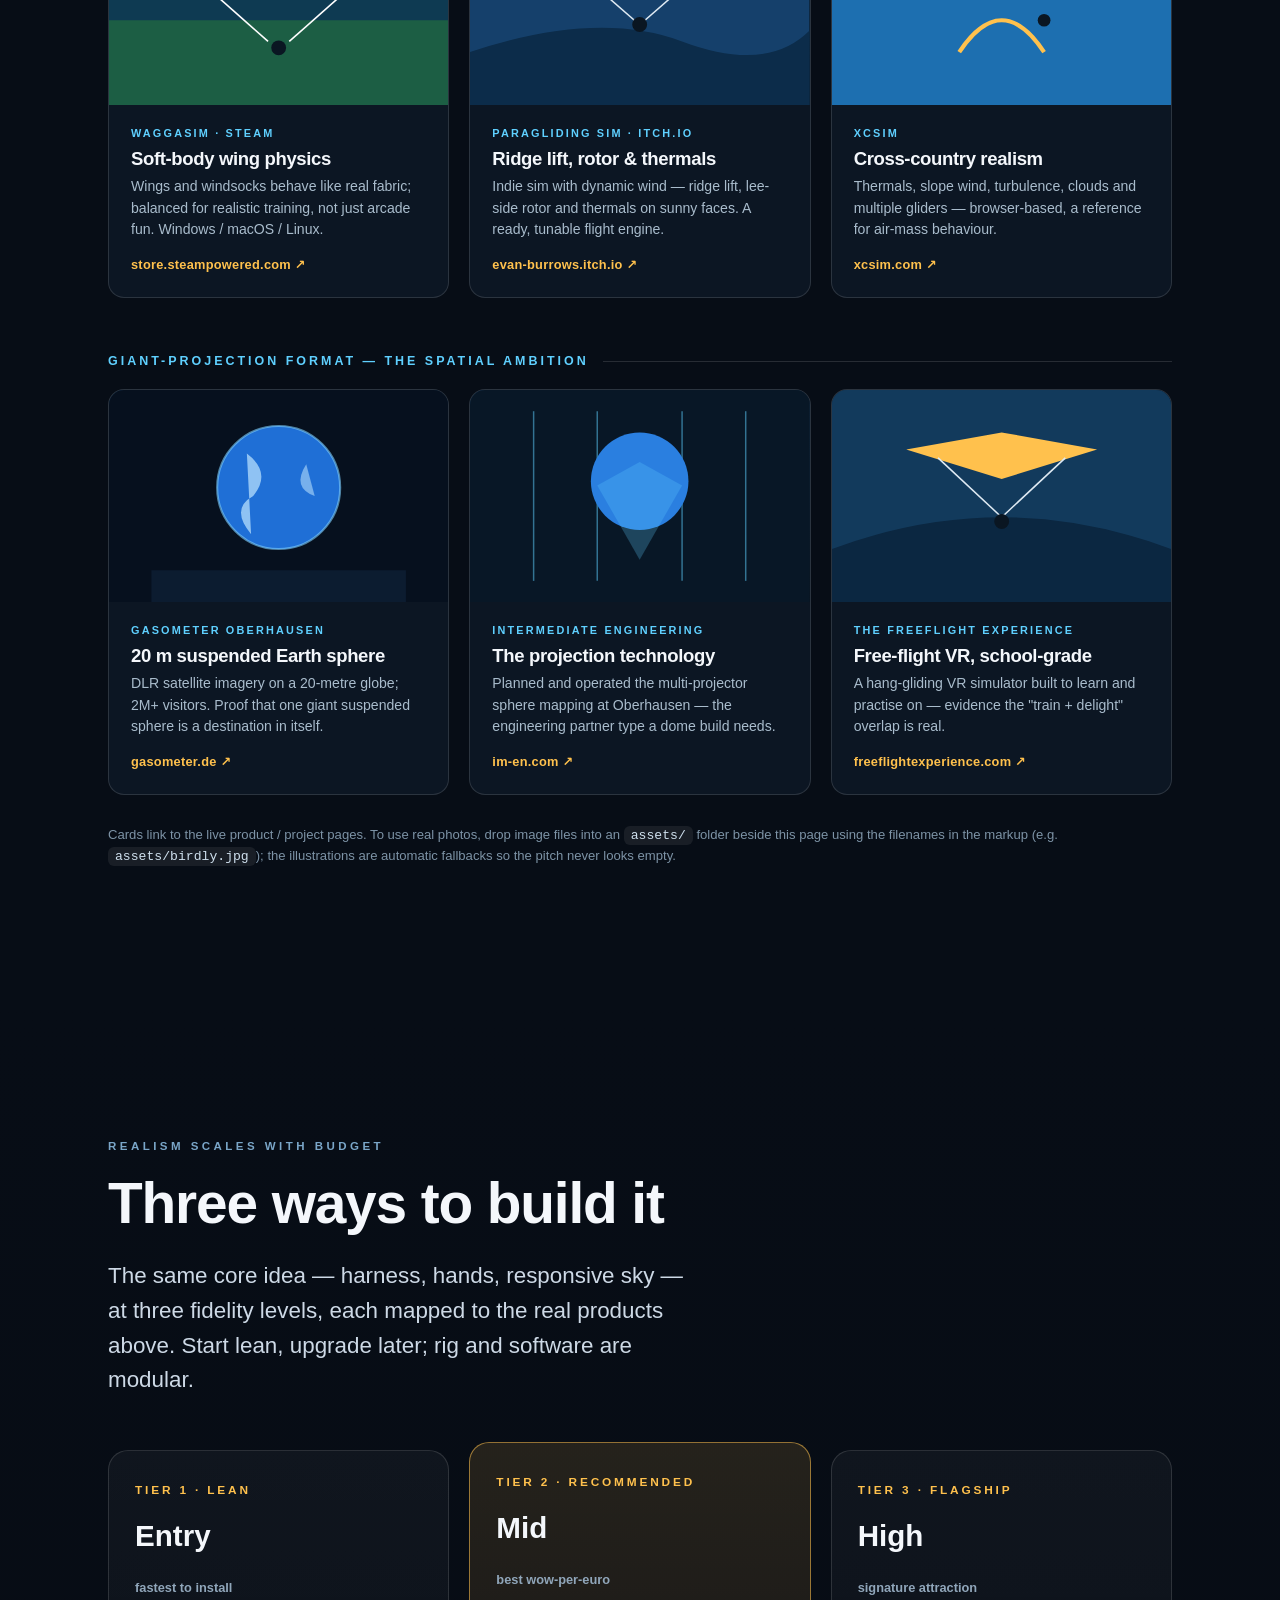
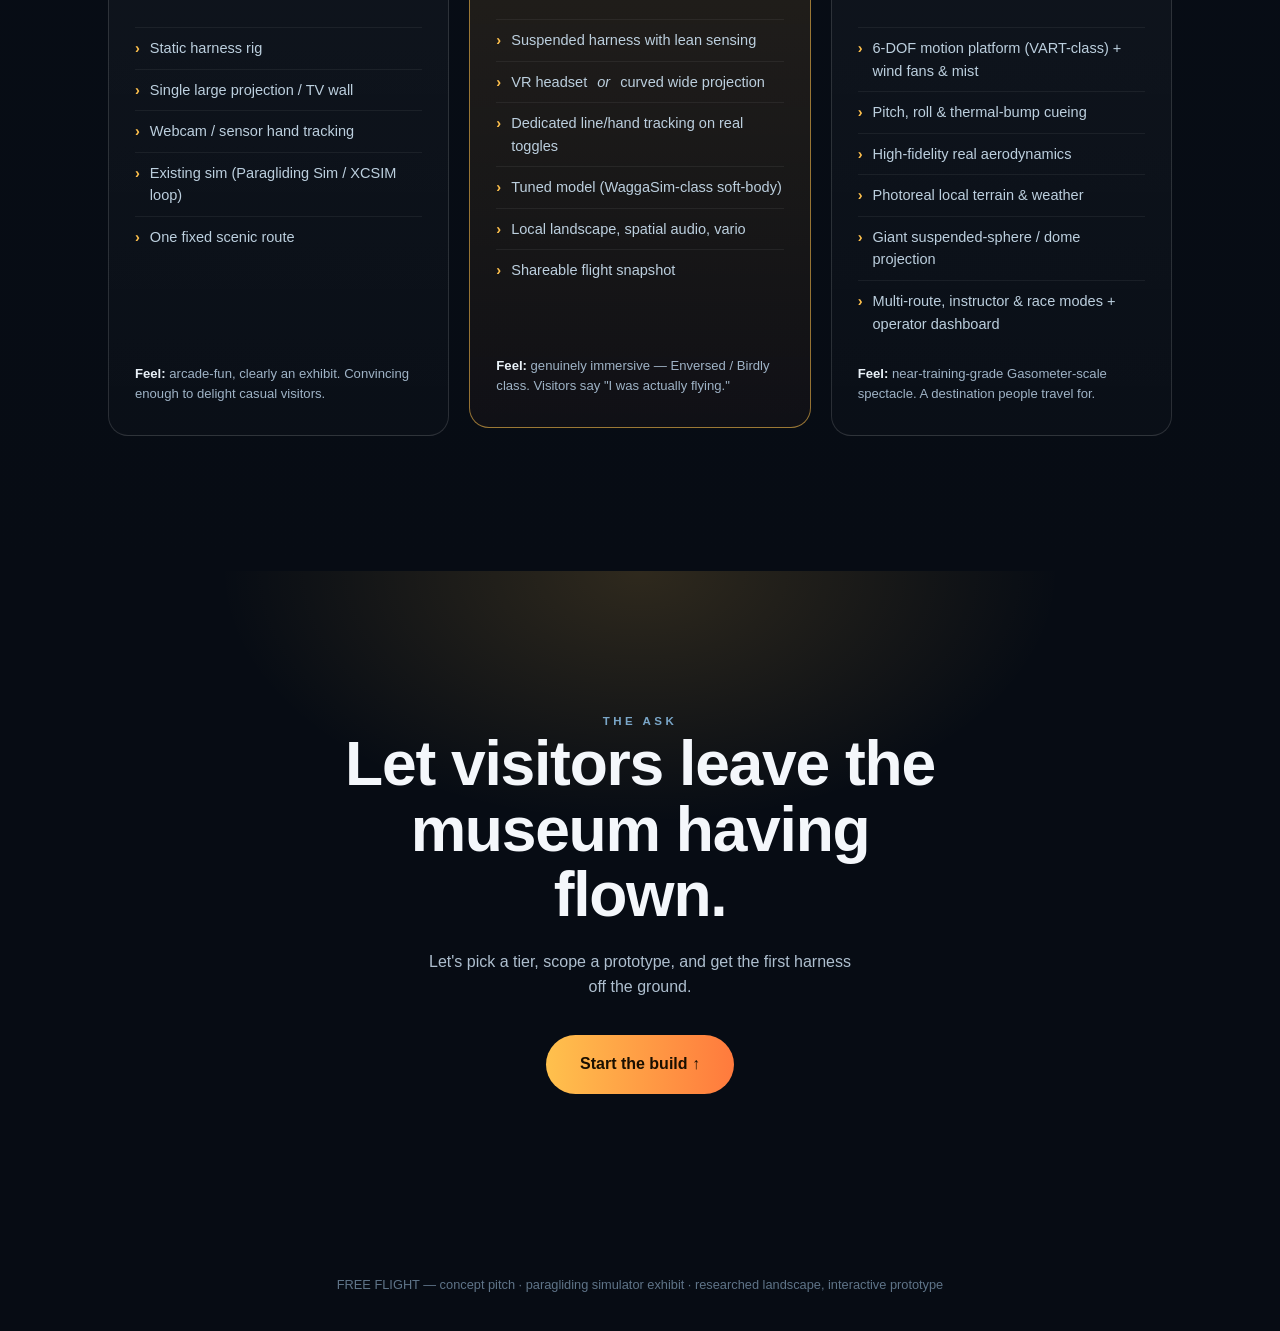
==== commit 49e47128: "Rebuild pitch: CSS/SVG Gasometer-style hero + researched product landscape - Hero recreates the Gaso" ====
--- a/paragliding-simulator-pitch/index.html
+++ b/paragliding-simulator-pitch/index.html
@@ -7,208 +7,179 @@
 <meta name="description" content="A VR / projection paragliding simulator where museum visitors sit in a real harness and steer by pulling the lines with their hands." />
 <style>
   :root{
-    --ink:#0c1622;
-    --sky-top:#0b2a4a;
-    --sky-mid:#2d6ea3;
-    --sky-low:#7fb4d6;
+    --ink:#070c14;
     --sun:#ffc14d;
     --sun-deep:#ff7a3d;
+    --cyan:#5fd0ff;
     --paper:#f4f7fb;
-    --line:rgba(255,255,255,.14);
-    --maxw:1080px;
+    --line:rgba(255,255,255,.13);
+    --maxw:1120px;
     --ease:cubic-bezier(.16,1,.3,1);
   }
   *{box-sizing:border-box;margin:0;padding:0}
   html{scroll-behavior:smooth}
   body{
     font-family:"Helvetica Neue",Helvetica,Arial,system-ui,sans-serif;
-    color:var(--paper);
-    background:var(--ink);
-    line-height:1.55;
-    -webkit-font-smoothing:antialiased;
-    overflow-x:hidden;
+    color:var(--paper);background:var(--ink);line-height:1.55;
+    -webkit-font-smoothing:antialiased;overflow-x:hidden;
   }
-  h1,h2,h3{line-height:1.04;letter-spacing:-.02em;font-weight:800}
+  h1,h2,h3{line-height:1.05;letter-spacing:-.02em;font-weight:800}
+  a{color:inherit}
   .wrap{max-width:var(--maxw);margin:0 auto;padding:0 28px}
-  .eyebrow{
-    font-size:.74rem;letter-spacing:.32em;text-transform:uppercase;
-    color:var(--sun);font-weight:700;margin-bottom:18px
-  }
-  p.lead{font-size:clamp(1.05rem,2.1vw,1.4rem);color:#cdd9e6;max-width:46ch}
-
-  /* scroll progress */
-  #progress{
-    position:fixed;top:0;left:0;height:3px;width:0%;
-    background:linear-gradient(90deg,var(--sun),var(--sun-deep));
-    z-index:99;transition:width .08s linear
-  }
-
-  /* reveal */
+  .eyebrow{font-size:.74rem;letter-spacing:.32em;text-transform:uppercase;color:var(--sun);font-weight:700;margin-bottom:18px}
+  p.lead{font-size:clamp(1.05rem,2.1vw,1.4rem);color:#cdd9e6;max-width:48ch}
+
+  #progress{position:fixed;top:0;left:0;height:3px;width:0;background:linear-gradient(90deg,var(--sun),var(--sun-deep));z-index:99;transition:width .08s linear}
+
   .reveal{opacity:0;transform:translateY(38px);transition:opacity 1s var(--ease),transform 1s var(--ease)}
   .reveal.in{opacity:1;transform:none}
-  .reveal.d1{transition-delay:.12s}
-  .reveal.d2{transition-delay:.24s}
-  .reveal.d3{transition-delay:.36s}
-
-  /* ---------- HERO ---------- */
-  #hero{
-    position:relative;min-height:100vh;display:flex;align-items:flex-end;
-    overflow:hidden;
-    background:linear-gradient(180deg,var(--sky-top) 0%,var(--sky-mid) 55%,var(--sky-low) 100%);
-  }
-  #sun{
-    position:absolute;left:50%;top:32%;width:340px;height:340px;border-radius:50%;
-    transform:translate(-50%,-50%);
-    background:radial-gradient(circle at 50% 50%,var(--sun) 0%,var(--sun-deep) 55%,rgba(255,122,61,0) 72%);
-    filter:blur(2px);will-change:transform
-  }
-  .ridge{position:absolute;left:0;right:0;bottom:0;width:100%;display:block}
-  .ridge.back{opacity:.55}
-  #glider{
-    position:absolute;left:18%;top:24%;width:120px;height:auto;
-    will-change:transform;filter:drop-shadow(0 18px 22px rgba(0,0,0,.25))
-  }
-  .hero-copy{position:relative;z-index:3;padding-bottom:11vh}
-  #hero h1{
-    font-size:clamp(2.9rem,8.5vw,6.4rem);
-    text-shadow:0 4px 30px rgba(5,18,30,.45)
-  }
+  .reveal.d1{transition-delay:.12s}.reveal.d2{transition-delay:.24s}.reveal.d3{transition-delay:.36s}
+
+  /* ========== DOME SCENE (recreation of the Gasometer sphere installation) ========== */
+  .dome{position:relative;overflow:hidden;background:
+      radial-gradient(120% 90% at 50% 18%,#0d2036 0%,#0a1626 38%,#05080e 78%)}
+  .ribs{position:absolute;inset:0;opacity:.5;
+    background:repeating-linear-gradient(90deg,rgba(255,255,255,.045) 0 1px,transparent 1px 26px);
+    -webkit-mask:radial-gradient(120% 100% at 50% 30%,#000 35%,transparent 80%);
+            mask:radial-gradient(120% 100% at 50% 30%,#000 35%,transparent 80%)}
+  .beam{position:absolute;bottom:0;left:50%;width:46vmin;height:62vmin;
+    background:linear-gradient(180deg,rgba(95,208,255,.20),rgba(95,208,255,0));
+    transform-origin:bottom center;filter:blur(7px);pointer-events:none}
+  .beam.l{transform:translateX(-50%) rotate(-13deg)}
+  .beam.r{transform:translateX(-50%) rotate(13deg)}
+  .pole{position:absolute;left:50%;bottom:0;width:2px;height:54vmin;transform:translateX(-50%);
+    background:linear-gradient(180deg,rgba(150,190,220,.5),rgba(150,190,220,.05))}
+
+  .sphere-wrap{position:absolute;left:50%;top:46%;transform:translate(-50%,-50%);
+    width:min(64vmin,560px);aspect-ratio:1;will-change:transform}
+  .glow{position:absolute;inset:-22%;border-radius:50%;
+    background:radial-gradient(circle,rgba(70,150,255,.45),rgba(40,90,200,.12) 55%,transparent 72%);
+    filter:blur(14px)}
+  .globe{position:absolute;inset:0;border-radius:50%;overflow:hidden;
+    box-shadow:0 0 70px rgba(60,140,255,.45),inset 0 0 60px rgba(2,10,35,.7)}
+  .globe svg{position:absolute;inset:0;width:100%;height:100%}
+  .land{animation:drift 26s ease-in-out infinite alternate}
+  @keyframes drift{from{transform:translateX(-26px)}to{transform:translateX(26px)}}
+  .shade{position:absolute;inset:0;border-radius:50%;
+    background:
+      radial-gradient(circle at 34% 30%,rgba(255,255,255,.28),transparent 38%),
+      radial-gradient(circle at 50% 50%,transparent 52%,rgba(2,7,22,.62) 84%),
+      linear-gradient(115deg,transparent 52%,rgba(1,5,16,.72) 88%)}
+  .floor{position:absolute;left:50%;bottom:-6%;width:150%;height:46%;transform:translateX(-50%);
+    background:radial-gradient(ellipse at 50% 0,rgba(60,130,210,.30),transparent 62%);
+    -webkit-mask:radial-gradient(ellipse 60% 100% at 50% 0,#000,transparent 72%);
+            mask:radial-gradient(ellipse 60% 100% at 50% 0,#000,transparent 72%)}
+  .reflection{position:absolute;left:50%;bottom:3%;width:min(48vmin,420px);aspect-ratio:1.6;
+    transform:translateX(-50%) scaleY(-.45);opacity:.16;filter:blur(5px);
+    background:radial-gradient(circle at 50% 40%,#bfe6ff,#2a6fd0 45%,transparent 66%)}
+  .people{position:absolute;left:50%;bottom:10%;width:62%;height:8%;transform:translateX(-50%);
+    background:
+      radial-gradient(2px 5px at 12% 60%,#cfe2f0,transparent 60%),
+      radial-gradient(2px 5px at 26% 50%,#cfe2f0,transparent 60%),
+      radial-gradient(2px 5px at 41% 64%,#cfe2f0,transparent 60%),
+      radial-gradient(2px 5px at 58% 52%,#cfe2f0,transparent 60%),
+      radial-gradient(2px 5px at 73% 62%,#cfe2f0,transparent 60%),
+      radial-gradient(2px 5px at 88% 54%,#cfe2f0,transparent 60%);opacity:.55}
+
+  /* ========== HERO ========== */
+  #hero{min-height:100vh;display:flex;align-items:flex-end}
+  .hero-copy{position:relative;z-index:5;padding-bottom:12vh}
+  #hero h1{font-size:clamp(2.9rem,8.4vw,6.4rem);text-shadow:0 6px 34px rgba(0,0,0,.55)}
   #hero h1 span{display:block;color:var(--sun)}
-  .hero-sub{margin-top:22px;font-size:clamp(1rem,2.4vw,1.45rem);color:#eaf2f9;max-width:34ch}
-  .scrollcue{
-    position:absolute;left:50%;bottom:26px;transform:translateX(-50%);
-    z-index:3;font-size:.7rem;letter-spacing:.28em;text-transform:uppercase;
-    color:#dceaf6;opacity:.85;display:flex;flex-direction:column;align-items:center;gap:10px
-  }
-  .scrollcue .bar{width:1px;height:42px;background:linear-gradient(var(--sun),transparent);animation:cue 1.8s var(--ease) infinite}
+  .hero-sub{margin-top:22px;font-size:clamp(1rem,2.4vw,1.4rem);color:#eaf2f9;max-width:36ch;text-shadow:0 2px 14px rgba(0,0,0,.6)}
+  .credit{position:absolute;right:18px;bottom:14px;z-index:5;font-size:.66rem;letter-spacing:.12em;
+    color:rgba(210,228,242,.55);text-transform:uppercase}
+  .scrollcue{position:absolute;left:50%;bottom:22px;transform:translateX(-50%);z-index:5;
+    font-size:.68rem;letter-spacing:.28em;text-transform:uppercase;color:#dceaf6;opacity:.8;
+    display:flex;flex-direction:column;align-items:center;gap:9px}
+  .scrollcue .bar{width:1px;height:40px;background:linear-gradient(var(--sun),transparent);animation:cue 1.9s var(--ease) infinite}
   @keyframes cue{0%{transform:scaleY(0);transform-origin:top}45%{transform:scaleY(1);transform-origin:top}55%{transform:scaleY(1);transform-origin:bottom}100%{transform:scaleY(0);transform-origin:bottom}}
 
-  /* ---------- SECTION SHELL ---------- */
-  section.block{padding:clamp(90px,15vh,170px) 0;position:relative}
+  section.block{padding:clamp(90px,15vh,165px) 0;position:relative}
   .tag{font-size:.72rem;letter-spacing:.3em;text-transform:uppercase;color:#7aa6c8;font-weight:700}
-  h2.big{font-size:clamp(2rem,5.4vw,3.6rem);margin:18px 0 26px}
+  h2.big{font-size:clamp(2rem,5.4vw,3.55rem);margin:18px 0 26px}
   .muted{color:#9fb3c6}
 
-  #problem{background:#0c1622}
+  #problem{background:#070c14}
   #problem .grid{display:grid;grid-template-columns:1.1fr .9fr;gap:60px;align-items:center}
-  .stat-row{display:flex;gap:34px;flex-wrap:wrap;margin-top:34px}
+  .stat-row{display:flex;gap:34px;flex-wrap:wrap;margin-top:30px}
   .stat{flex:1;min-width:150px}
-  .stat b{display:block;font-size:clamp(1.9rem,4.4vw,2.8rem);color:var(--sun);font-weight:800}
+  .stat b{display:block;font-size:clamp(1.9rem,4.4vw,2.7rem);color:var(--sun);font-weight:800}
   .stat span{font-size:.86rem;color:#90a6ba}
 
-  /* concept */
-  #concept{
-    background:
-      radial-gradient(900px 540px at 78% 8%,rgba(45,110,163,.4),transparent 60%),
-      linear-gradient(180deg,#0c1622,#0a1420)
-  }
-  .concept-flow{display:grid;grid-template-columns:repeat(3,1fr);gap:22px;margin-top:54px}
-  .card{
-    background:linear-gradient(180deg,rgba(255,255,255,.05),rgba(255,255,255,.02));
-    border:1px solid var(--line);border-radius:18px;padding:30px 26px;
-    backdrop-filter:blur(2px)
-  }
-  .card .n{
-    font-size:.78rem;font-weight:800;color:var(--sun);
-    border:1px solid rgba(255,193,77,.4);border-radius:999px;
-    width:34px;height:34px;display:grid;place-items:center;margin-bottom:18px
-  }
-  .card h3{font-size:1.28rem;margin-bottom:10px}
-  .card p{font-size:.95rem;color:#aebfcf}
-
-  /* the flight rail */
-  #flight{background:linear-gradient(180deg,#0a1420 0%,#0e2740 50%,#163a59 100%);overflow:hidden}
-  .rail{position:relative;margin-top:60px;padding-left:42px}
-  .rail::before{content:"";position:absolute;left:14px;top:6px;bottom:6px;width:2px;
-    background:linear-gradient(var(--sun),rgba(255,193,77,.15))}
-  .beat{position:relative;padding:0 0 56px 0}
+  #concept{background:radial-gradient(900px 540px at 80% 6%,rgba(45,110,163,.34),transparent 60%),#080f1a}
+  .concept-flow{display:grid;grid-template-columns:repeat(3,1fr);gap:22px;margin-top:52px}
+  .card{background:linear-gradient(180deg,rgba(255,255,255,.05),rgba(255,255,255,.02));
+    border:1px solid var(--line);border-radius:18px;padding:30px 26px}
+  .card .n{font-size:.78rem;font-weight:800;color:var(--sun);border:1px solid rgba(255,193,77,.4);
+    border-radius:999px;width:34px;height:34px;display:grid;place-items:center;margin-bottom:18px}
+  .card h3{font-size:1.26rem;margin-bottom:10px}
+  .card p{font-size:.94rem;color:#aebfcf}
+
+  #flight{background:linear-gradient(180deg,#080f1a,#0e2740 60%,#163a59)}
+  .rail{position:relative;margin-top:56px;padding-left:42px}
+  .rail::before{content:"";position:absolute;left:14px;top:6px;bottom:6px;width:2px;background:linear-gradient(var(--sun),rgba(255,193,77,.15))}
+  .beat{position:relative;padding:0 0 52px}
   .beat:last-child{padding-bottom:0}
-  .beat::before{content:"";position:absolute;left:-35px;top:6px;width:14px;height:14px;
-    border-radius:50%;background:var(--sun);box-shadow:0 0 0 6px rgba(255,193,77,.16)}
-  .beat h3{font-size:1.35rem;margin-bottom:6px}
+  .beat::before{content:"";position:absolute;left:-35px;top:6px;width:14px;height:14px;border-radius:50%;
+    background:var(--sun);box-shadow:0 0 0 6px rgba(255,193,77,.16)}
+  .beat h3{font-size:1.32rem;margin-bottom:6px}
   .beat p{color:#bcd0e0;max-width:54ch}
 
-  /* references */
-  #refs{background:#0a121d}
-  .vidgrid{display:grid;grid-template-columns:repeat(2,1fr);gap:22px;margin-top:50px}
-  .vid{
-    position:relative;border:1px solid var(--line);border-radius:16px;overflow:hidden;
-    background:#10202f;aspect-ratio:16/9;cursor:pointer;isolation:isolate
-  }
-  .vid .poster{
-    position:absolute;inset:0;display:flex;flex-direction:column;justify-content:flex-end;
-    padding:22px;background:
-      linear-gradient(180deg,rgba(8,16,24,.1),rgba(8,16,24,.86)),
-      linear-gradient(135deg,#1d4a6e,#0c1c2b)
-  }
-  .vid .play{
-    position:absolute;top:50%;left:50%;transform:translate(-50%,-50%);
-    width:62px;height:62px;border-radius:50%;
-    border:2px solid rgba(255,255,255,.7);display:grid;place-items:center;
-    transition:transform .4s var(--ease),background .3s
-  }
-  .vid .play::after{content:"";border-left:16px solid #fff;border-top:10px solid transparent;
-    border-bottom:10px solid transparent;margin-left:4px}
-  .vid:hover .play{transform:translate(-50%,-50%) scale(1.1);background:rgba(255,193,77,.25)}
-  .vid .kicker{font-size:.7rem;letter-spacing:.22em;text-transform:uppercase;color:var(--sun);font-weight:700}
-  .vid h3{font-size:1.18rem;margin:6px 0 4px}
-  .vid p{font-size:.85rem;color:#a9bccc}
-  .vid iframe{position:absolute;inset:0;width:100%;height:100%;border:0;z-index:5}
-  .vid[data-empty="1"] .play{border-style:dashed;opacity:.55}
-  .vid[data-empty="1"] .play::after{display:none}
-  .vid[data-empty="1"] .play::before{content:"+";color:#fff;font-size:1.8rem;font-weight:300}
-  .refnote{margin-top:22px;font-size:.82rem;color:#7d93a6}
+  /* ========== LANDSCAPE / RESEARCH ========== */
+  #refs{background:#070d16}
+  .grouplabel{margin:54px 0 18px;font-size:.78rem;letter-spacing:.24em;text-transform:uppercase;
+    color:var(--cyan);font-weight:800;display:flex;align-items:center;gap:14px}
+  .grouplabel::after{content:"";flex:1;height:1px;background:var(--line)}
+  .cards{display:grid;grid-template-columns:repeat(3,1fr);gap:20px}
+  .ref{display:flex;flex-direction:column;border:1px solid var(--line);border-radius:16px;overflow:hidden;
+    background:#0c1623;text-decoration:none;transition:transform .4s var(--ease),border-color .3s}
+  .ref:hover{transform:translateY(-6px);border-color:rgba(95,208,255,.45)}
+  .media{position:relative;aspect-ratio:16/10;overflow:hidden;
+    background:linear-gradient(135deg,#163a5c,#0a1622)}
+  .media svg{position:absolute;inset:0;width:100%;height:100%}
+  .media img.shot{position:absolute;inset:0;width:100%;height:100%;object-fit:cover}
+  .ref .body{padding:20px 22px 22px}
+  .ref .who{font-size:.68rem;letter-spacing:.2em;text-transform:uppercase;color:var(--cyan);font-weight:800}
+  .ref h3{font-size:1.16rem;margin:7px 0 7px}
+  .ref p{font-size:.88rem;color:#a9bccc}
+  .ref .go{margin-top:14px;font-size:.8rem;color:var(--sun);font-weight:700;letter-spacing:.02em}
+  .refnote{margin-top:30px;font-size:.82rem;color:#7d93a6}
   .refnote code{background:rgba(255,255,255,.07);padding:2px 7px;border-radius:6px;color:#cfe0ee}
 
-  /* budget */
-  #budget{background:linear-gradient(180deg,#0a121d,#0c1622)}
-  .tiers{display:grid;grid-template-columns:repeat(3,1fr);gap:20px;margin-top:54px}
-  .tier{
-    border:1px solid var(--line);border-radius:20px;padding:30px 26px;
-    background:linear-gradient(180deg,rgba(255,255,255,.04),rgba(255,255,255,.015));
-    display:flex;flex-direction:column
-  }
-  .tier.fav{
-    border-color:rgba(255,193,77,.55);
-    background:linear-gradient(180deg,rgba(255,193,77,.12),rgba(255,122,61,.04));
-    transform:translateY(-8px)
-  }
+  #budget{background:linear-gradient(180deg,#070d16,#070c14)}
+  .tiers{display:grid;grid-template-columns:repeat(3,1fr);gap:20px;margin-top:52px}
+  .tier{border:1px solid var(--line);border-radius:20px;padding:30px 26px;
+    background:linear-gradient(180deg,rgba(255,255,255,.04),rgba(255,255,255,.015));display:flex;flex-direction:column}
+  .tier.fav{border-color:rgba(255,193,77,.55);
+    background:linear-gradient(180deg,rgba(255,193,77,.12),rgba(255,122,61,.04));transform:translateY(-8px)}
   .tier .lvl{font-size:.74rem;letter-spacing:.24em;text-transform:uppercase;color:var(--sun);font-weight:800}
-  .tier .price{font-size:1.9rem;font-weight:800;margin:14px 0 4px}
+  .tier .price{font-size:1.85rem;font-weight:800;margin:14px 0 4px}
   .tier .price small{font-size:.8rem;color:#90a6ba;font-weight:600}
-  .tier ul{list-style:none;margin:20px 0 0;font-size:.92rem;color:#bccfde}
+  .tier ul{list-style:none;margin:18px 0 0;font-size:.91rem;color:#bccfde}
   .tier li{padding:9px 0;border-top:1px solid rgba(255,255,255,.06);display:flex;gap:10px}
   .tier li::before{content:"›";color:var(--sun);font-weight:800}
-  .tier .real{margin-top:auto;padding-top:22px;font-size:.82rem;color:#9fb3c6}
+  .tier .real{margin-top:auto;padding-top:20px;font-size:.82rem;color:#9fb3c6}
   .tier .real b{color:#eaf2f9}
 
-  /* close */
-  #close{
-    min-height:78vh;display:flex;align-items:center;text-align:center;
-    background:
-      radial-gradient(700px 420px at 50% 0%,rgba(255,193,77,.16),transparent 60%),
-      linear-gradient(180deg,#0c1622,#08101a)
-  }
+  #close{min-height:74vh;display:flex;align-items:center;text-align:center;
+    background:radial-gradient(700px 420px at 50% 0,rgba(255,193,77,.16),transparent 60%),#070c14}
   #close .wrap{display:flex;flex-direction:column;align-items:center}
-  #close h2{font-size:clamp(2.1rem,6vw,4rem);max-width:18ch}
+  #close h2{font-size:clamp(2.1rem,6vw,3.9rem);max-width:18ch}
   #close p{margin:22px 0 36px;color:#aebfcf;max-width:48ch}
-  .cta{
-    display:inline-flex;align-items:center;gap:12px;
-    background:linear-gradient(90deg,var(--sun),var(--sun-deep));color:#1a0f00;
-    font-weight:800;letter-spacing:.02em;padding:17px 34px;border-radius:999px;
-    text-decoration:none;transition:transform .35s var(--ease),box-shadow .35s
-  }
+  .cta{display:inline-flex;align-items:center;gap:12px;background:linear-gradient(90deg,var(--sun),var(--sun-deep));
+    color:#1a0f00;font-weight:800;padding:17px 34px;border-radius:999px;text-decoration:none;
+    transition:transform .35s var(--ease),box-shadow .35s}
   .cta:hover{transform:translateY(-3px);box-shadow:0 16px 36px rgba(255,138,61,.35)}
-  footer{padding:38px 0;text-align:center;color:#5f7488;font-size:.8rem;background:#08101a}
-
-  @media(max-width:860px){
-    #problem .grid,.concept-flow,.vidgrid,.tiers{grid-template-columns:1fr}
+  footer{padding:38px 0;text-align:center;color:#5f7488;font-size:.8rem;background:#070c14}
+
+  @media(max-width:880px){
+    #problem .grid,.concept-flow,.cards,.tiers{grid-template-columns:1fr}
     .tier.fav{transform:none}
-    #glider{left:8%;width:92px}
   }
   @media(prefers-reduced-motion:reduce){
     .reveal{opacity:1;transform:none;transition:none}
-    .scrollcue .bar{animation:none}
+    .scrollcue .bar,.land{animation:none}
   }
 </style>
 </head>
@@ -216,36 +187,61 @@
 
 <div id="progress"></div>
 
-<!-- ============ HERO ============ -->
-<header id="hero">
-  <div id="sun"></div>
-
-  <!-- drifting glider -->
-  <svg id="glider" viewBox="0 0 200 150" aria-hidden="true">
-    <path d="M8 40 Q100 -6 192 40 Q150 56 100 56 Q50 56 8 40Z" fill="#ffc14d"/>
-    <path d="M8 40 Q100 -6 192 40 L100 47 Z" fill="#ff7a3d" opacity=".55"/>
-    <g stroke="#dfeaf3" stroke-width="1.4">
-      <line x1="40" y1="50" x2="92" y2="120"/>
-      <line x1="100" y1="55" x2="100" y2="120"/>
-      <line x1="160" y1="50" x2="108" y2="120"/>
-    </g>
-    <circle cx="100" cy="128" r="9" fill="#0c1622"/>
-  </svg>
-
-  <svg class="ridge back" viewBox="0 0 1440 220" preserveAspectRatio="none" aria-hidden="true">
-    <path d="M0 220 L0 150 Q220 70 460 130 Q760 210 1000 110 Q1240 30 1440 120 L1440 220Z" fill="#1d4a6e"/>
-  </svg>
-  <svg class="ridge" viewBox="0 0 1440 200" preserveAspectRatio="none" aria-hidden="true">
-    <path d="M0 200 L0 170 Q260 60 520 140 Q820 240 1080 120 Q1280 60 1440 150 L1440 200Z" fill="#0c1622"/>
-  </svg>
+<!-- ============ HERO : recreated Gasometer-style dome ============ -->
+<header id="hero" class="dome">
+  <div class="ribs"></div>
+  <div class="beam l"></div><div class="beam r"></div>
+  <div class="pole"></div>
+
+  <div class="sphere-wrap" id="sphere">
+    <div class="glow"></div>
+    <div class="globe">
+      <svg viewBox="0 0 600 600" aria-hidden="true">
+        <defs>
+          <radialGradient id="ocean" cx="38%" cy="33%" r="78%">
+            <stop offset="0%"  stop-color="#7fe0ff"/>
+            <stop offset="32%" stop-color="#2f86e6"/>
+            <stop offset="64%" stop-color="#1648a8"/>
+            <stop offset="86%" stop-color="#0a2a66"/>
+            <stop offset="100%" stop-color="#05193f"/>
+          </radialGradient>
+          <linearGradient id="landpaint" x1="0" y1="0" x2="0" y2="1">
+            <stop offset="0%" stop-color="#eaf7ff"/>
+            <stop offset="100%" stop-color="#9cd0ff"/>
+          </linearGradient>
+          <clipPath id="cir"><circle cx="300" cy="300" r="300"/></clipPath>
+          <filter id="land" x="-30%" y="-30%" width="160%" height="160%">
+            <feTurbulence type="fractalNoise" baseFrequency="0.013 0.02" numOctaves="4" seed="14" stitchTiles="stitch" result="n"/>
+            <feColorMatrix in="n" type="matrix"
+              values="0 0 0 0 0  0 0 0 0 0  0 0 0 0 0  0 0 0 11 -4.6" result="m"/>
+            <feComposite in="SourceGraphic" in2="m" operator="in" result="land"/>
+            <feGaussianBlur in="land" stdDeviation="2.4" result="lg"/>
+            <feMerge><feMergeNode in="lg"/><feMergeNode in="land"/></feMerge>
+          </filter>
+        </defs>
+        <g clip-path="url(#cir)">
+          <circle cx="300" cy="300" r="300" fill="url(#ocean)"/>
+          <g class="land">
+            <rect x="-360" y="-60" width="1320" height="720" fill="url(#landpaint)" filter="url(#land)" opacity="0.9"/>
+          </g>
+        </g>
+      </svg>
+    </div>
+    <div class="shade"></div>
+  </div>
+
+  <div class="reflection"></div>
+  <div class="people"></div>
+  <div class="floor"></div>
 
   <div class="wrap hero-copy">
     <div class="eyebrow reveal in">A proposal for the Para School Museum</div>
     <h1 class="reveal in d1">Pull the lines.<span>Fly.</span></h1>
     <p class="hero-sub reveal in d2">Sit in a real paragliding harness. Steer with your hands.
-       Soar over the mountains — without ever leaving the building.</p>
-  </div>
-
+       Soar inside a sphere of sky — without ever leaving the building.</p>
+  </div>
+
+  <div class="credit">Scene inspired by Gasometer Oberhausen · Intermediate Engineering</div>
   <div class="scrollcue"><span>Scroll to take off</span><span class="bar"></span></div>
 </header>
 
@@ -257,9 +253,9 @@
         <div class="tag reveal">Why this exhibit</div>
         <h2 class="big reveal d1">Everyone who walks in<br/>wants to know one thing:<br/><span style="color:var(--sun)">what does flying feel like?</span></h2>
         <p class="lead reveal d2 muted">A museum can show wings, photos and history — but the
-          feeling of running off a slope and being lifted by the air is the one thing
-          a glass case can't give. Real instruction is weather-bound, costly and out of
-          reach for a casual visitor.</p>
+          feeling of running off a slope and being lifted by the air is the one thing a glass
+          case can't give. Real instruction is weather-bound, costly and out of reach for a
+          casual visitor.</p>
       </div>
       <div class="reveal d2">
         <div class="stat-row">
@@ -281,28 +277,18 @@
     <div class="tag reveal">The concept</div>
     <h2 class="big reveal d1">A real harness. Your hands.<br/>A sky that responds.</h2>
     <p class="lead reveal d2 muted">The visitor climbs into an authentic harness suspended in a rig.
-       In front of them: a VR headset or a wrap-around projection wall. They reach up,
-       grip the brake handles, and the wing reacts exactly as it would in the air.</p>
-
+       In front of them: a VR headset or a wrap-around projection. They reach up, grip the brake
+       toggles, and the wing reacts exactly as it would in the air.</p>
     <div class="concept-flow">
-      <div class="card reveal">
-        <div class="n">1</div>
-        <h3>The harness &amp; risers</h3>
-        <p>A genuine school harness on a gentle suspension frame. Real brake toggles on
-           real lines — the exhibit's tactile heart, so the body remembers it.</p>
-      </div>
-      <div class="card reveal d1">
-        <div class="n">2</div>
-        <h3>Hands become controls</h3>
-        <p>Pull the right line, the wing banks right. Pull both, you flare and slow.
-           Hand &amp; line position is tracked and fed straight into the flight model.</p>
-      </div>
-      <div class="card reveal d2">
-        <div class="n">3</div>
-        <h3>The sky responds</h3>
-        <p>A real-time flight simulation renders the glide — thermals lift you,
-           the valley sweeps below, the horizon tilts as you turn.</p>
-      </div>
+      <div class="card reveal"><div class="n">1</div><h3>The harness &amp; risers</h3>
+        <p>A genuine school harness on a gentle suspension frame. Real brake toggles on real
+           lines — the exhibit's tactile heart, so the body remembers it.</p></div>
+      <div class="card reveal d1"><div class="n">2</div><h3>Hands become controls</h3>
+        <p>Pull the right line, the wing banks right. Pull both, you flare and slow. Hand and
+           line position is tracked and fed straight into the flight model.</p></div>
+      <div class="card reveal d2"><div class="n">3</div><h3>The sky responds</h3>
+        <p>A real-time flight simulation renders the glide — thermals lift you, the valley
+           sweeps below, the horizon tilts as you turn.</p></div>
     </div>
   </div>
 </section>
@@ -312,55 +298,209 @@
   <div class="wrap">
     <div class="tag reveal">The 2-minute journey</div>
     <h2 class="big reveal d1">What the visitor lives through</h2>
-
     <div class="rail">
-      <div class="beat reveal">
-        <h3>Clip in</h3>
-        <p>An attendant seats the visitor and clips the harness. The screen shows a
-           launch slope; wind ripples the grass. Anticipation.</p>
-      </div>
-      <div class="beat reveal">
-        <h3>Take off</h3>
-        <p>They lean forward, the wing inflates overhead, and the ground falls away.
-           The first lift is the moment everyone remembers.</p>
-      </div>
-      <div class="beat reveal">
-        <h3>Find the thermal</h3>
-        <p>Subtle audio and a vario beep guide them to rising air. Pull a turn,
-           circle, and climb — they're actively flying, not watching.</p>
-      </div>
-      <div class="beat reveal">
-        <h3>The glide</h3>
-        <p>A wide ridge-soaring run over a signature local landscape — the postcard
-           shot, the photo they'll want.</p>
-      </div>
-      <div class="beat reveal">
-        <h3>Touch down</h3>
-        <p>They flare both brakes and land softly. A final frame offers a
-           shareable snapshot of their flight path.</p>
-      </div>
+      <div class="beat reveal"><h3>Clip in</h3><p>An attendant seats the visitor and clips the harness. The screen shows a launch slope; wind ripples the grass. Anticipation.</p></div>
+      <div class="beat reveal"><h3>Take off</h3><p>They lean forward, the wing inflates overhead, and the ground falls away. The first lift is the moment everyone remembers.</p></div>
+      <div class="beat reveal"><h3>Find the thermal</h3><p>Audio and a vario beep guide them to rising air. Pull a turn, circle, and climb — they're actively flying, not watching.</p></div>
+      <div class="beat reveal"><h3>The glide</h3><p>A wide ridge-soaring run over a signature local landscape — the postcard shot, the photo they'll want.</p></div>
+      <div class="beat reveal"><h3>Touch down</h3><p>They flare both brakes and land softly. A final frame offers a shareable snapshot of their flight path.</p></div>
     </div>
   </div>
 </section>
 
-<!-- ============ REFERENCES ============ -->
+<!-- ============ LANDSCAPE / RESEARCH ============ -->
+<!--
+  IMAGE SLOTS: each card can show a real product photo. Drop files into an
+  ./assets/ folder next to this file using the filenames in the img tags
+  below (e.g. assets/birdly.jpg). If a file is absent, a generated SVG
+  illustration is shown instead, so the page never looks broken.
+  Sources are linked on every card — grab the press/product photos there.
+-->
 <section class="block" id="refs">
   <div class="wrap">
-    <div class="tag reveal">It's already proven elsewhere</div>
-    <h2 class="big reveal d1">The pieces exist — we combine them</h2>
-    <p class="lead reveal d2 muted">Full-body flight VR rigs, paragliding training software and
-       hand-tracked controls are all mature, shipped products. Our exhibit assembles
-       them around a real harness for a museum context.</p>
-
-    <!--
-      ▶ TO ADD VIDEOS: put a YouTube video ID into the `yt` field of each
-        entry in the REFERENCES array in the <script> at the bottom of this
-        file (e.g. yt:"dQw4w9WgXcQ"). Empty = styled placeholder shown.
-    -->
-    <div class="vidgrid" id="vidgrid"></div>
-
-    <p class="refnote reveal">Video slots load on click (privacy-friendly embed).
-       Drop YouTube IDs into the <code>REFERENCES</code> list in this file's script to populate them.</p>
+    <div class="tag reveal">It is already proven — researched, real products</div>
+    <h2 class="big reveal d1">The building blocks exist.<br/>We assemble them around a harness.</h2>
+    <p class="lead reveal d2 muted">Full-body flight rigs, paragliding flight software and the
+       giant-projection format are all shipped, operating products. This is the real-world
+       landscape our exhibit draws from.</p>
+
+    <div class="grouplabel reveal">Full-body flight rigs &amp; VR motion platforms</div>
+    <div class="cards">
+      <a class="ref reveal" href="https://birdlyvr.com/2024/02/09/introducing-birdly-world/" target="_blank" rel="noopener">
+        <div class="media">
+          <svg viewBox="0 0 320 200" preserveAspectRatio="xMidYMid slice" aria-hidden="true">
+            <rect width="320" height="200" fill="#10283f"/>
+            <path d="M40 150 Q160 70 280 150" stroke="#5fd0ff" stroke-width="6" fill="none" opacity=".8"/>
+            <rect x="120" y="120" width="80" height="14" rx="6" fill="#0a1622"/>
+            <circle cx="160" cy="116" r="13" fill="#ffc14d"/>
+            <line x1="120" y1="120" x2="90" y2="86" stroke="#5fd0ff" stroke-width="2"/>
+            <line x1="200" y1="120" x2="230" y2="86" stroke="#5fd0ff" stroke-width="2"/>
+            <rect x="150" y="134" width="20" height="46" rx="5" fill="#16344f"/>
+          </svg>
+          <img class="shot" src="assets/birdly.jpg" alt="" onerror="this.remove()"/>
+        </div>
+        <div class="body"><div class="who">SOMNIACS · Birdly®</div>
+          <h3>Birdly full-body flight</h3>
+          <p>Prone rig, flap-to-fly wings, VR headset, headwind. Deployed in science centres
+             and museums; "Birdly World" flies any spot on Google Earth.</p>
+          <div class="go">birdlyvr.com ↗</div></div>
+      </a>
+      <a class="ref reveal d1" href="https://vartarcade.com/about-product/take-off-virtually-with-the-most-realistic-vr-paraglider-simulator.html" target="_blank" rel="noopener">
+        <div class="media">
+          <svg viewBox="0 0 320 200" preserveAspectRatio="xMidYMid slice" aria-hidden="true">
+            <rect width="320" height="200" fill="#122b1f"/>
+            <rect x="70" y="120" width="180" height="20" rx="6" fill="#0a1622"/>
+            <rect x="150" y="140" width="20" height="40" rx="4" fill="#1d4f3a"/>
+            <path d="M70 130 Q160 96 250 130" stroke="#7CFFB2" stroke-width="5" fill="none"/>
+            <path d="M40 60 l16 6 -16 6Z" fill="#7CFFB2"/><path d="M40 90 l16 6 -16 6Z" fill="#7CFFB2"/>
+            <circle cx="160" cy="116" r="11" fill="#ffc14d"/>
+          </svg>
+          <img class="shot" src="assets/vart.jpg" alt="" onerror="this.remove()"/>
+        </div>
+        <div class="body"><div class="who">VART VR · 9D Paraglider</div>
+          <h3>Motion-platform paraglider</h3>
+          <p>2-seat platform, 800&nbsp;mm vertical stroke, 13° tilt, wind fans, mist and 360°
+             sound. ~6&nbsp;m² footprint — built for attractions.</p>
+          <div class="go">vartarcade.com ↗</div></div>
+      </a>
+      <a class="ref reveal d2" href="https://enversedstudios.com/en/portfolio/vr-paragliding/" target="_blank" rel="noopener">
+        <div class="media">
+          <svg viewBox="0 0 320 200" preserveAspectRatio="xMidYMid slice" aria-hidden="true">
+            <rect width="320" height="200" fill="#1a1430"/>
+            <circle cx="160" cy="92" r="30" fill="none" stroke="#b78bff" stroke-width="4"/>
+            <rect x="138" y="84" width="44" height="20" rx="6" fill="#b78bff"/>
+            <path d="M70 150 Q160 96 250 150" stroke="#b78bff" stroke-width="5" fill="none" opacity=".7"/>
+            <rect x="150" y="120" width="20" height="50" rx="5" fill="#33265c"/>
+          </svg>
+          <img class="shot" src="assets/enversed.jpg" alt="" onerror="this.remove()"/>
+        </div>
+        <div class="body"><div class="who">Enversed Studios</div>
+          <h3>VR paragliding simulator</h3>
+          <p>Physical rig whose controls map to real paragliding manoeuvres; difficulty
+             tracks plus free-roam. Designed for foolproof operator use.</p>
+          <div class="go">enversedstudios.com ↗</div></div>
+      </a>
+    </div>
+
+    <div class="grouplabel reveal">Paragliding flight-simulation software (the flight model)</div>
+    <div class="cards">
+      <a class="ref reveal" href="https://store.steampowered.com/app/3058640/WaggaSim/" target="_blank" rel="noopener">
+        <div class="media">
+          <svg viewBox="0 0 320 200" preserveAspectRatio="xMidYMid slice" aria-hidden="true">
+            <rect width="320" height="200" fill="#0e3a52"/>
+            <rect y="120" width="320" height="80" fill="#1c5e44"/>
+            <path d="M40 70 Q160 24 280 70 Q220 86 160 86 Q100 86 40 70Z" fill="#ffc14d"/>
+            <line x1="80" y1="78" x2="150" y2="140" stroke="#fff" stroke-width="1.5"/>
+            <line x1="240" y1="78" x2="170" y2="140" stroke="#fff" stroke-width="1.5"/>
+            <circle cx="160" cy="146" r="7" fill="#0a1622"/>
+          </svg>
+          <img class="shot" src="assets/waggasim.jpg" alt="" onerror="this.remove()"/>
+        </div>
+        <div class="body"><div class="who">WaggaSim · Steam</div>
+          <h3>Soft-body wing physics</h3>
+          <p>Wings and windsocks behave like real fabric; balanced for realistic training,
+             not just arcade fun. Windows / macOS / Linux.</p>
+          <div class="go">store.steampowered.com ↗</div></div>
+      </a>
+      <a class="ref reveal d1" href="https://evan-burrows.itch.io/paragliding-sim" target="_blank" rel="noopener">
+        <div class="media">
+          <svg viewBox="0 0 320 200" preserveAspectRatio="xMidYMid slice" aria-hidden="true">
+            <rect width="320" height="200" fill="#15406b"/>
+            <path d="M0 150 Q120 110 200 140 T320 130 V200 H0Z" fill="#0c2c4a"/>
+            <path d="M70 64 Q160 22 250 64 Q200 78 160 78 Q120 78 70 64Z" fill="#ff7a3d"/>
+            <line x1="100" y1="72" x2="155" y2="120" stroke="#dfeaf3" stroke-width="1.5"/>
+            <line x1="220" y1="72" x2="165" y2="120" stroke="#dfeaf3" stroke-width="1.5"/>
+            <circle cx="160" cy="124" r="7" fill="#0a1622"/>
+          </svg>
+          <img class="shot" src="assets/paraglidingsim.jpg" alt="" onerror="this.remove()"/>
+        </div>
+        <div class="body"><div class="who">Paragliding Sim · itch.io</div>
+          <h3>Ridge lift, rotor &amp; thermals</h3>
+          <p>Indie sim with dynamic wind — ridge lift, lee-side rotor and thermals on sunny
+             faces. A ready, tunable flight engine.</p>
+          <div class="go">evan-burrows.itch.io ↗</div></div>
+      </a>
+      <a class="ref reveal d2" href="https://xcsim.com/" target="_blank" rel="noopener">
+        <div class="media">
+          <svg viewBox="0 0 320 200" preserveAspectRatio="xMidYMid slice" aria-hidden="true">
+            <rect width="320" height="200" fill="#1d6fb0"/>
+            <ellipse cx="90" cy="60" rx="40" ry="20" fill="#eaf4ff" opacity=".75"/>
+            <ellipse cx="220" cy="48" rx="52" ry="22" fill="#eaf4ff" opacity=".6"/>
+            <path d="M120 150 q40 -60 80 0" stroke="#ffc14d" stroke-width="4" fill="none"/>
+            <circle cx="200" cy="120" r="6" fill="#0a1622"/>
+          </svg>
+          <img class="shot" src="assets/xcsim.jpg" alt="" onerror="this.remove()"/>
+        </div>
+        <div class="body"><div class="who">XCSIM</div>
+          <h3>Cross-country realism</h3>
+          <p>Thermals, slope wind, turbulence, clouds and multiple gliders — browser-based,
+             a reference for air-mass behaviour.</p>
+          <div class="go">xcsim.com ↗</div></div>
+      </a>
+    </div>
+
+    <div class="grouplabel reveal">Giant-projection format — the spatial ambition</div>
+    <div class="cards">
+      <a class="ref reveal" href="https://www.gasometer.de/en/exhibitions/the-eye-in-the-sky" target="_blank" rel="noopener">
+        <div class="media">
+          <svg viewBox="0 0 320 200" preserveAspectRatio="xMidYMid slice" aria-hidden="true">
+            <rect width="320" height="200" fill="#06101e"/>
+            <circle cx="160" cy="92" r="58" fill="#1f6fd6"/>
+            <circle cx="160" cy="92" r="58" fill="none" stroke="#7fd0ff" stroke-width="2" opacity=".6"/>
+            <path d="M130 60 q24 18 6 40 q-22 12 -2 36" fill="#bfe6ff" opacity=".7"/>
+            <path d="M186 70 q-14 22 8 30" fill="#bfe6ff" opacity=".55"/>
+            <rect x="40" y="170" width="240" height="30" fill="#0c1c30"/>
+          </svg>
+          <img class="shot" src="assets/gasometer.jpg" alt="" onerror="this.remove()"/>
+        </div>
+        <div class="body"><div class="who">Gasometer Oberhausen</div>
+          <h3>20&nbsp;m suspended Earth sphere</h3>
+          <p>DLR satellite imagery on a 20-metre globe; 2M+ visitors. Proof that one
+             giant suspended sphere is a destination in itself.</p>
+          <div class="go">gasometer.de ↗</div></div>
+      </a>
+      <a class="ref reveal d1" href="https://www.im-en.com/en/projects/gasometer-oberhausen" target="_blank" rel="noopener">
+        <div class="media">
+          <svg viewBox="0 0 320 200" preserveAspectRatio="xMidYMid slice" aria-hidden="true">
+            <rect width="320" height="200" fill="#081726"/>
+            <g stroke="#5fd0ff" stroke-width="1.4" opacity=".5">
+              <line x1="60" y1="20" x2="60" y2="180"/><line x1="120" y1="20" x2="120" y2="180"/>
+              <line x1="200" y1="20" x2="200" y2="180"/><line x1="260" y1="20" x2="260" y2="180"/></g>
+            <circle cx="160" cy="86" r="46" fill="#2a7fe0"/>
+            <path d="M120 90 l40 -22 l40 22 l-40 70Z" fill="#5fd0ff" opacity=".25"/>
+          </svg>
+          <img class="shot" src="assets/intermediate.jpg" alt="" onerror="this.remove()"/>
+        </div>
+        <div class="body"><div class="who">Intermediate Engineering</div>
+          <h3>The projection technology</h3>
+          <p>Planned and operated the multi-projector sphere mapping at Oberhausen — the
+             engineering partner type a dome build needs.</p>
+          <div class="go">im-en.com ↗</div></div>
+      </a>
+      <a class="ref reveal d2" href="https://freeflightexperience.com/" target="_blank" rel="noopener">
+        <div class="media">
+          <svg viewBox="0 0 320 200" preserveAspectRatio="xMidYMid slice" aria-hidden="true">
+            <rect width="320" height="200" fill="#123a5c"/>
+            <path d="M0 150 Q160 90 320 150 V200 H0Z" fill="#0b2741"/>
+            <path d="M70 56 L160 40 L250 56 L160 84Z" fill="#ffc14d"/>
+            <line x1="100" y1="64" x2="160" y2="120" stroke="#dfeaf3" stroke-width="1.5"/>
+            <line x1="220" y1="64" x2="160" y2="120" stroke="#dfeaf3" stroke-width="1.5"/>
+            <circle cx="160" cy="124" r="7" fill="#0a1622"/>
+          </svg>
+          <img class="shot" src="assets/freeflight.jpg" alt="" onerror="this.remove()"/>
+        </div>
+        <div class="body"><div class="who">The Freeflight Experience</div>
+          <h3>Free-flight VR, school-grade</h3>
+          <p>A hang-gliding VR simulator built to learn and practise on — evidence the
+             "train + delight" overlap is real.</p>
+          <div class="go">freeflightexperience.com ↗</div></div>
+      </a>
+    </div>
+
+    <p class="refnote reveal">Cards link to the live product / project pages. To use real
+       photos, drop image files into an <code>assets/</code> folder beside this page using the
+       filenames in the markup (e.g. <code>assets/birdly.jpg</code>); the illustrations are
+       automatic fallbacks so the pitch never looks empty.</p>
   </div>
 </section>
 
@@ -369,9 +509,9 @@
   <div class="wrap">
     <div class="tag reveal">Realism scales with budget</div>
     <h2 class="big reveal d1">Three ways to build it</h2>
-    <p class="lead reveal d2 muted">The same core idea — harness, hands, responsive sky —
-       at three fidelity levels. Start lean, upgrade later; the rig and software are modular.</p>
-
+    <p class="lead reveal d2 muted">The same core idea — harness, hands, responsive sky — at
+       three fidelity levels, each mapped to the real products above. Start lean, upgrade later;
+       rig and software are modular.</p>
     <div class="tiers">
       <div class="tier reveal">
         <div class="lvl">Tier 1 · Lean</div>
@@ -379,39 +519,37 @@
         <ul>
           <li>Static harness rig</li>
           <li>Single large projection / TV wall</li>
-          <li>Webcam or simple sensor hand tracking</li>
-          <li>Pre-built sim (existing paragliding game / Birdly-style loop)</li>
+          <li>Webcam / sensor hand tracking</li>
+          <li>Existing sim (Paragliding Sim / XCSIM loop)</li>
           <li>One fixed scenic route</li>
         </ul>
         <div class="real"><b>Feel:</b> arcade-fun, clearly an exhibit. Convincing enough to delight casual visitors.</div>
       </div>
-
       <div class="tier fav reveal d1">
         <div class="lvl">Tier 2 · Recommended</div>
-        <div class="price">Mid<br/><small>best value / wow ratio</small></div>
+        <div class="price">Mid<br/><small>best wow-per-euro</small></div>
         <ul>
-          <li>Suspended harness with slight sway &amp; lean sensing</li>
+          <li>Suspended harness with lean sensing</li>
           <li>VR headset <em>or</em> curved wide projection</li>
-          <li>Dedicated hand/line tracking on real toggles</li>
-          <li>Tuned flight model with thermals &amp; wind</li>
-          <li>Local landscape, spatial audio, vario sound</li>
+          <li>Dedicated line/hand tracking on real toggles</li>
+          <li>Tuned model (WaggaSim-class soft-body)</li>
+          <li>Local landscape, spatial audio, vario</li>
           <li>Shareable flight snapshot</li>
         </ul>
-        <div class="real"><b>Feel:</b> genuinely immersive. Visitors describe it as "actually flying."</div>
+        <div class="real"><b>Feel:</b> genuinely immersive — Enversed / Birdly class. Visitors say "I was actually flying."</div>
       </div>
-
       <div class="tier reveal d2">
         <div class="lvl">Tier 3 · Flagship</div>
         <div class="price">High<br/><small>signature attraction</small></div>
         <ul>
-          <li>Motion platform: pitch, roll &amp; thermal bumps</li>
-          <li>Wind fans scaled to airspeed</li>
-          <li>High-fidelity real-flight aerodynamics</li>
+          <li>6-DOF motion platform (VART-class) + wind fans &amp; mist</li>
+          <li>Pitch, roll &amp; thermal-bump cueing</li>
+          <li>High-fidelity real aerodynamics</li>
           <li>Photoreal local terrain &amp; weather</li>
-          <li>Multiple routes + instructor / race modes</li>
-          <li>Operator dashboard &amp; analytics</li>
+          <li>Giant suspended-sphere / dome projection</li>
+          <li>Multi-route, instructor &amp; race modes + operator dashboard</li>
         </ul>
-        <div class="real"><b>Feel:</b> near-training-grade. A destination exhibit people travel for.</div>
+        <div class="real"><b>Feel:</b> near-training-grade Gasometer-scale spectacle. A destination people travel for.</div>
       </div>
     </div>
   </div>
@@ -422,95 +560,36 @@
   <div class="wrap">
     <div class="tag reveal">The ask</div>
     <h2 class="reveal d1">Let visitors leave the museum having flown.</h2>
-    <p class="reveal d2">Let's pick a tier, scope a prototype, and get the first
-       harness off the ground.</p>
+    <p class="reveal d2">Let's pick a tier, scope a prototype, and get the first harness off the ground.</p>
     <a class="cta reveal d2" href="#hero">Start the build ↑</a>
   </div>
 </section>
 
-<footer>FREE FLIGHT — concept pitch · paragliding simulator exhibit · interactive prototype</footer>
+<footer>FREE FLIGHT — concept pitch · paragliding simulator exhibit · researched landscape, interactive prototype</footer>
 
 <script>
 (function(){
   "use strict";
-
-  /* ---- reference videos: add YouTube IDs in `yt` to embed ---- */
-  var REFERENCES = [
-    { kicker:"Full-body flight VR", title:"Birdly-style suspended rigs",
-      desc:"Visitors lie/sit suspended and steer with their body — proven museum attraction.", yt:"" },
-    { kicker:"Training software", title:"Paragliding flight simulators",
-      desc:"PC paraglider sims model wing handling, thermals and wind realistically.", yt:"" },
-    { kicker:"Hand tracking", title:"Camera & sensor hand control",
-      desc:"Off-the-shelf tracking maps hand and line position to controls in real time.", yt:"" },
-    { kicker:"Immersive projection", title:"Wrap-around / dome flight rides",
-      desc:"Soarin'-style projection rides show how convincing seated flight can feel.", yt:"" }
-  ];
-
-  var grid = document.getElementById("vidgrid");
-  REFERENCES.forEach(function(r){
-    var v = document.createElement("div");
-    v.className = "vid reveal";
-    v.setAttribute("data-empty", r.yt ? "0" : "1");
-    v.innerHTML =
-      '<div class="poster">' +
-        '<div class="kicker">'+r.kicker+'</div>' +
-        '<h3>'+r.title+'</h3>' +
-        '<p>'+r.desc+'</p>' +
-      '</div><div class="play" aria-hidden="true"></div>';
-    if(r.yt){
-      v.addEventListener("click", function(){
-        if(v.querySelector("iframe")) return;
-        var f = document.createElement("iframe");
-        f.src = "https://www.youtube-nocookie.com/embed/"+r.yt+"?autoplay=1&rel=0";
-        f.allow = "accelerometer;autoplay;encrypted-media;gyroscope;picture-in-picture";
-        f.setAttribute("allowfullscreen","");
-        f.title = r.title;
-        v.appendChild(f);
-      });
-    }
-    grid.appendChild(v);
-  });
-
-  /* ---- scroll progress ---- */
-  var prog = document.getElementById("progress");
+  var prog=document.getElementById("progress"),sphere=document.getElementById("sphere");
   function onScroll(){
-    var h = document.documentElement;
-    var max = h.scrollHeight - h.clientHeight;
-    var p = max > 0 ? (h.scrollTop || document.body.scrollTop) / max : 0;
-    prog.style.width = (p*100).toFixed(2) + "%";
-
-    /* hero parallax */
-    var y = window.pageYOffset;
-    var sun = document.getElementById("sun");
-    var g = document.getElementById("glider");
-    if(y < window.innerHeight){
-      sun.style.transform = "translate(-50%,calc(-50% + "+(y*0.28)+"px))";
-      g.style.transform = "translate("+(y*0.55)+"px,"+(y*0.32)+"px) rotate("+(y*0.012)+"deg)";
+    var h=document.documentElement,max=h.scrollHeight-h.clientHeight;
+    var sc=h.scrollTop||document.body.scrollTop;
+    prog.style.width=(max>0?(sc/max*100):0).toFixed(2)+"%";
+    var y=window.pageYOffset;
+    if(sphere&&y<window.innerHeight){
+      sphere.style.transform="translate(-50%,calc(-50% + "+(y*0.22)+"px)) scale("+(1+y*0.00012)+")";
+      sphere.style.opacity=Math.max(0,1-y/window.innerHeight*1.15);
     }
   }
-  window.addEventListener("scroll", onScroll, {passive:true});
-  onScroll();
-
-  /* ---- gentle idle drift on the glider ---- */
-  var g = document.getElementById("glider"), t = 0;
-  (function drift(){
-    if(window.pageYOffset < 60){
-      t += 0.02;
-      g.style.transform = "translate("+(Math.sin(t)*14)+"px,"+(Math.cos(t*0.8)*9)+"px) rotate("+(Math.sin(t)*3)+"deg)";
-    }
-    requestAnimationFrame(drift);
-  })();
-
-  /* ---- reveal on scroll ---- */
+  window.addEventListener("scroll",onScroll,{passive:true});onScroll();
+
   if("IntersectionObserver" in window){
-    var io = new IntersectionObserver(function(ents){
-      ents.forEach(function(e){
-        if(e.isIntersecting){ e.target.classList.add("in"); io.unobserve(e.target); }
-      });
+    var io=new IntersectionObserver(function(e){
+      e.forEach(function(x){if(x.isIntersecting){x.target.classList.add("in");io.unobserve(x.target);}});
     },{threshold:.16});
-    document.querySelectorAll(".reveal:not(.in)").forEach(function(el){ io.observe(el); });
-  } else {
-    document.querySelectorAll(".reveal").forEach(function(el){ el.classList.add("in"); });
+    document.querySelectorAll(".reveal:not(.in)").forEach(function(el){io.observe(el);});
+  }else{
+    document.querySelectorAll(".reveal").forEach(function(el){el.classList.add("in");});
   }
 })();
 </script>
